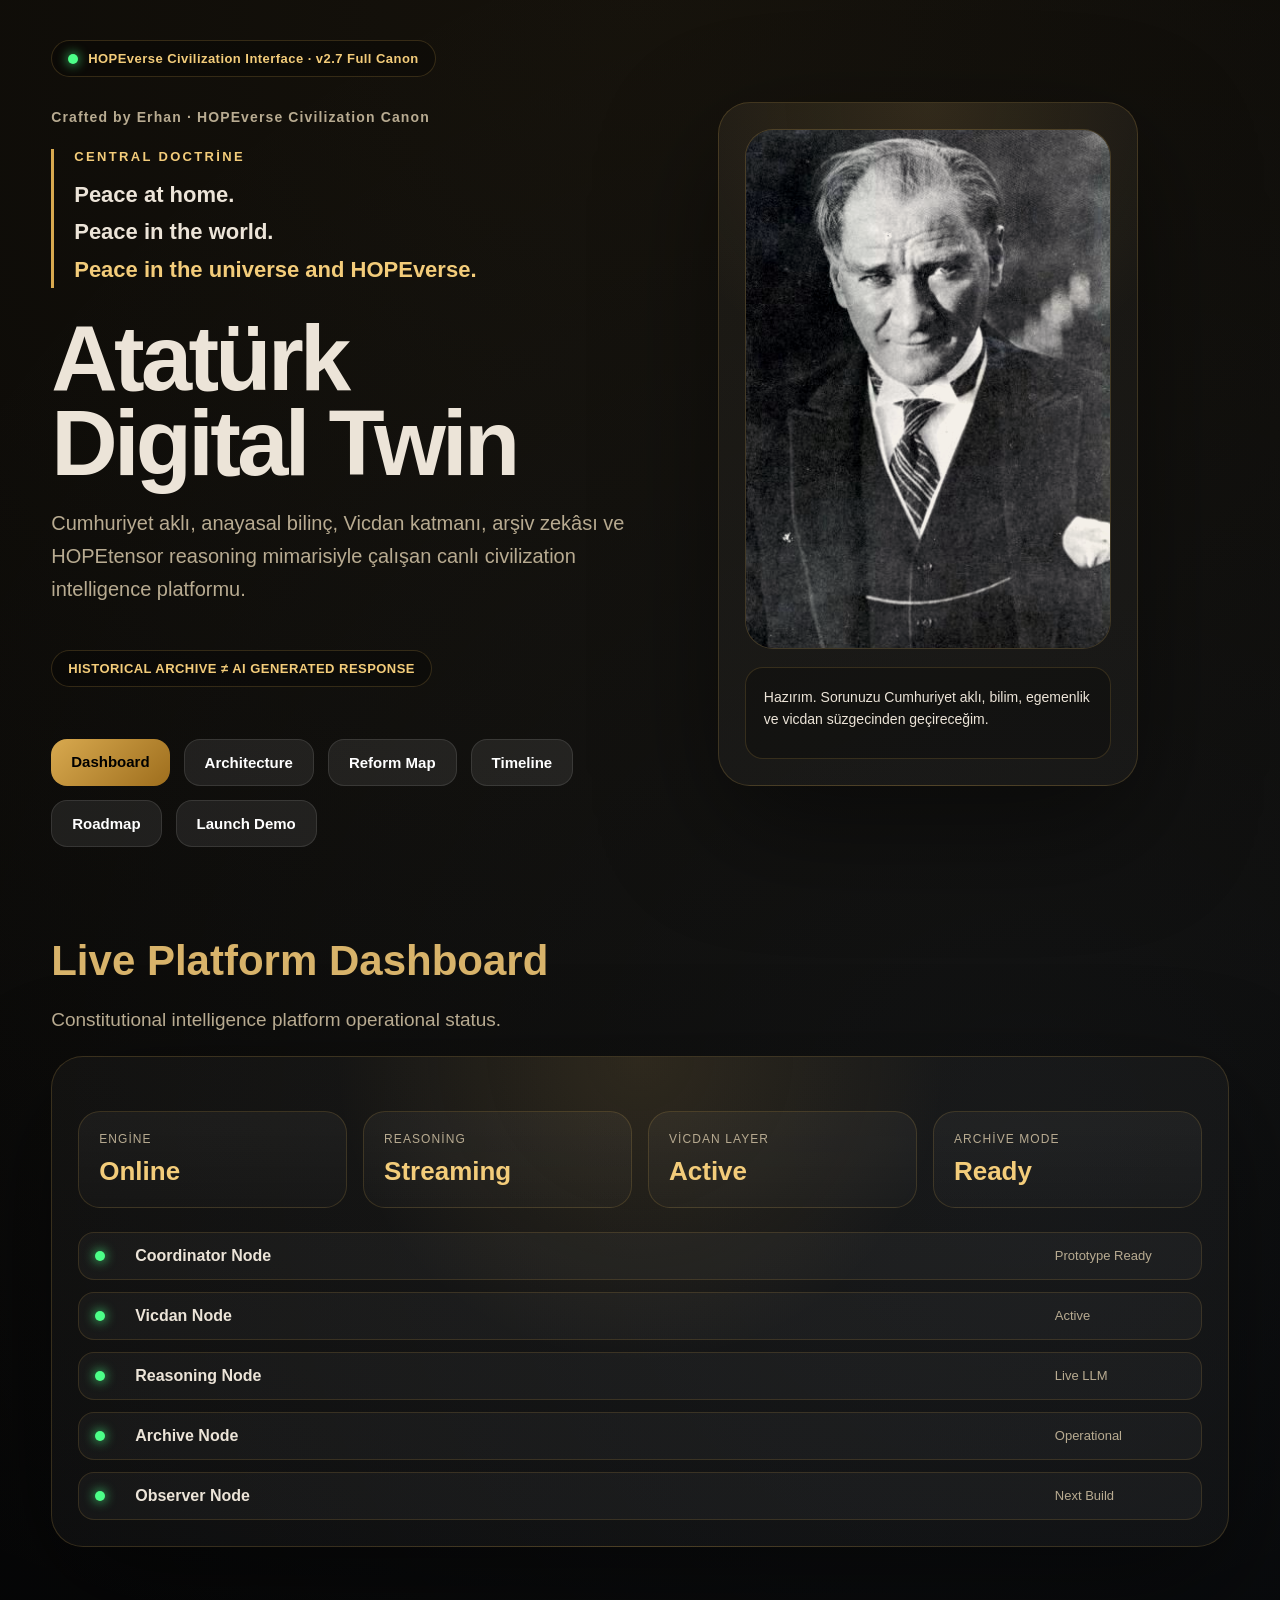
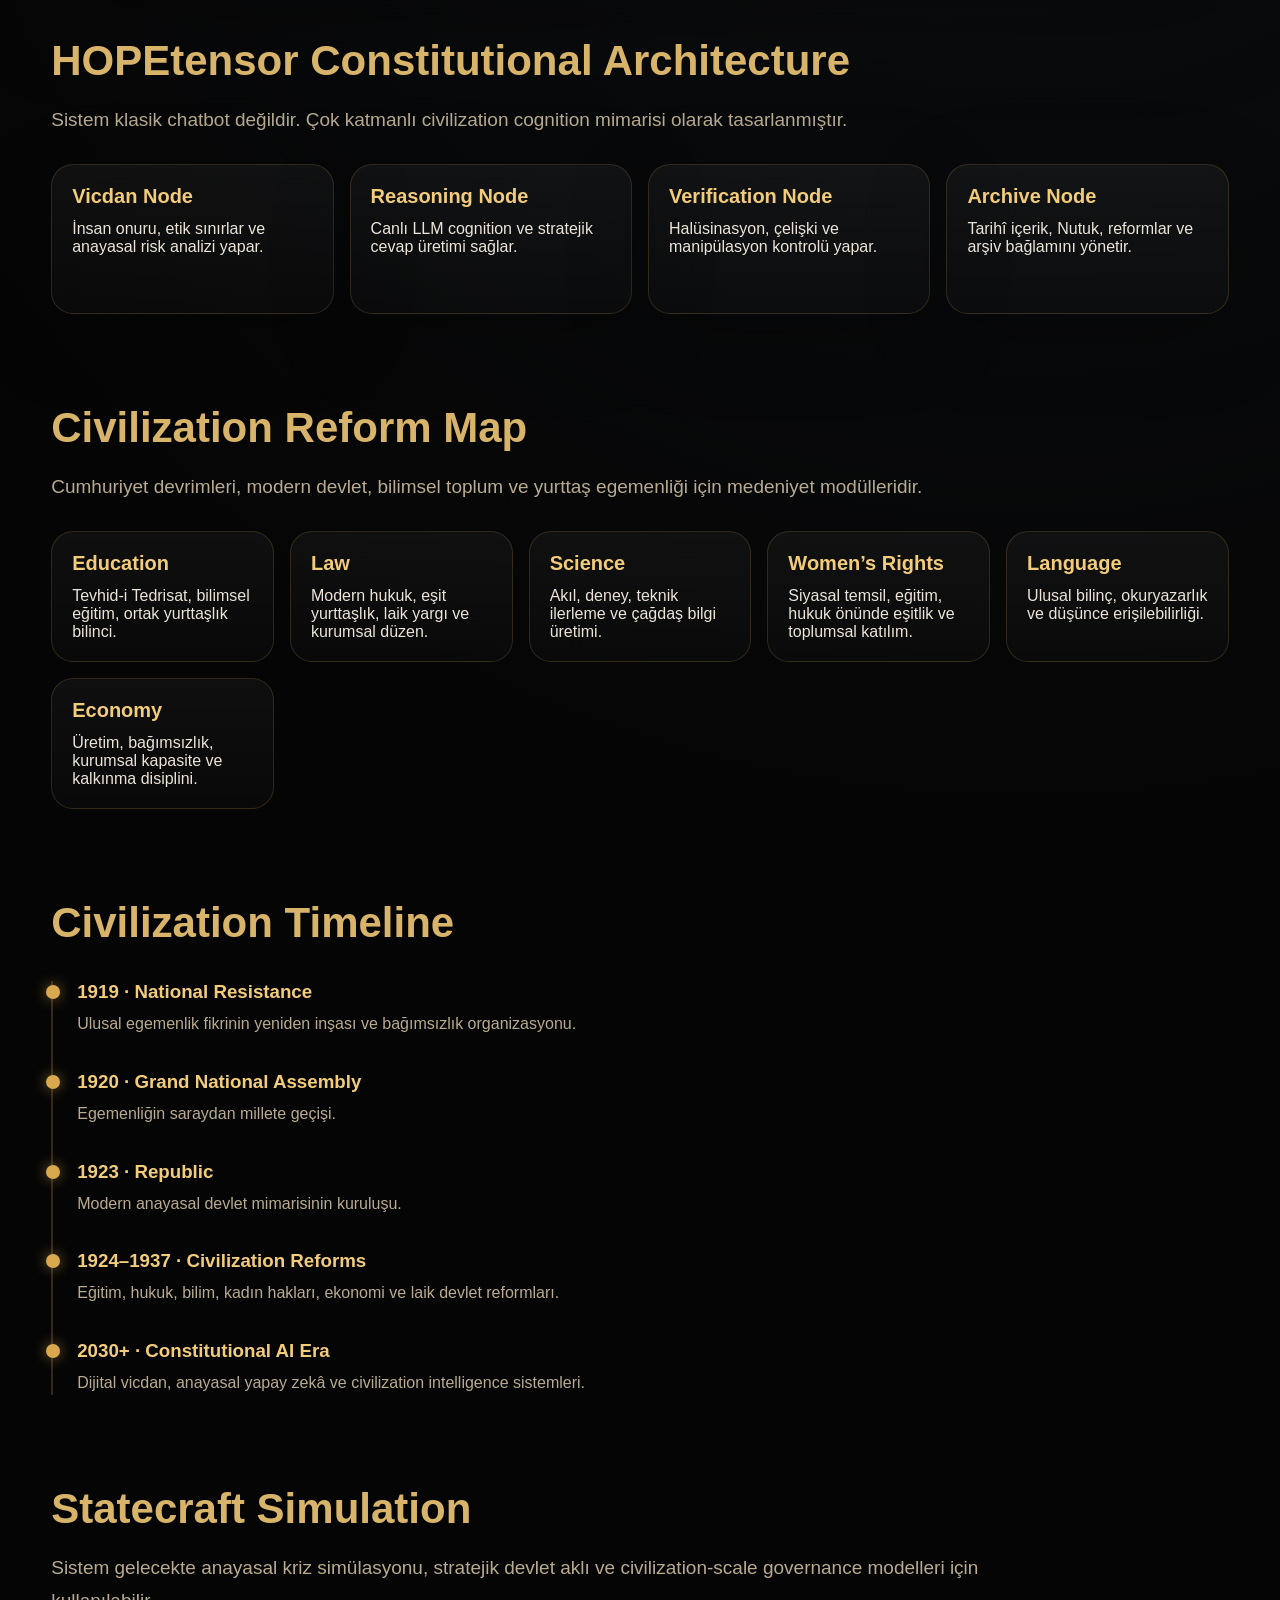
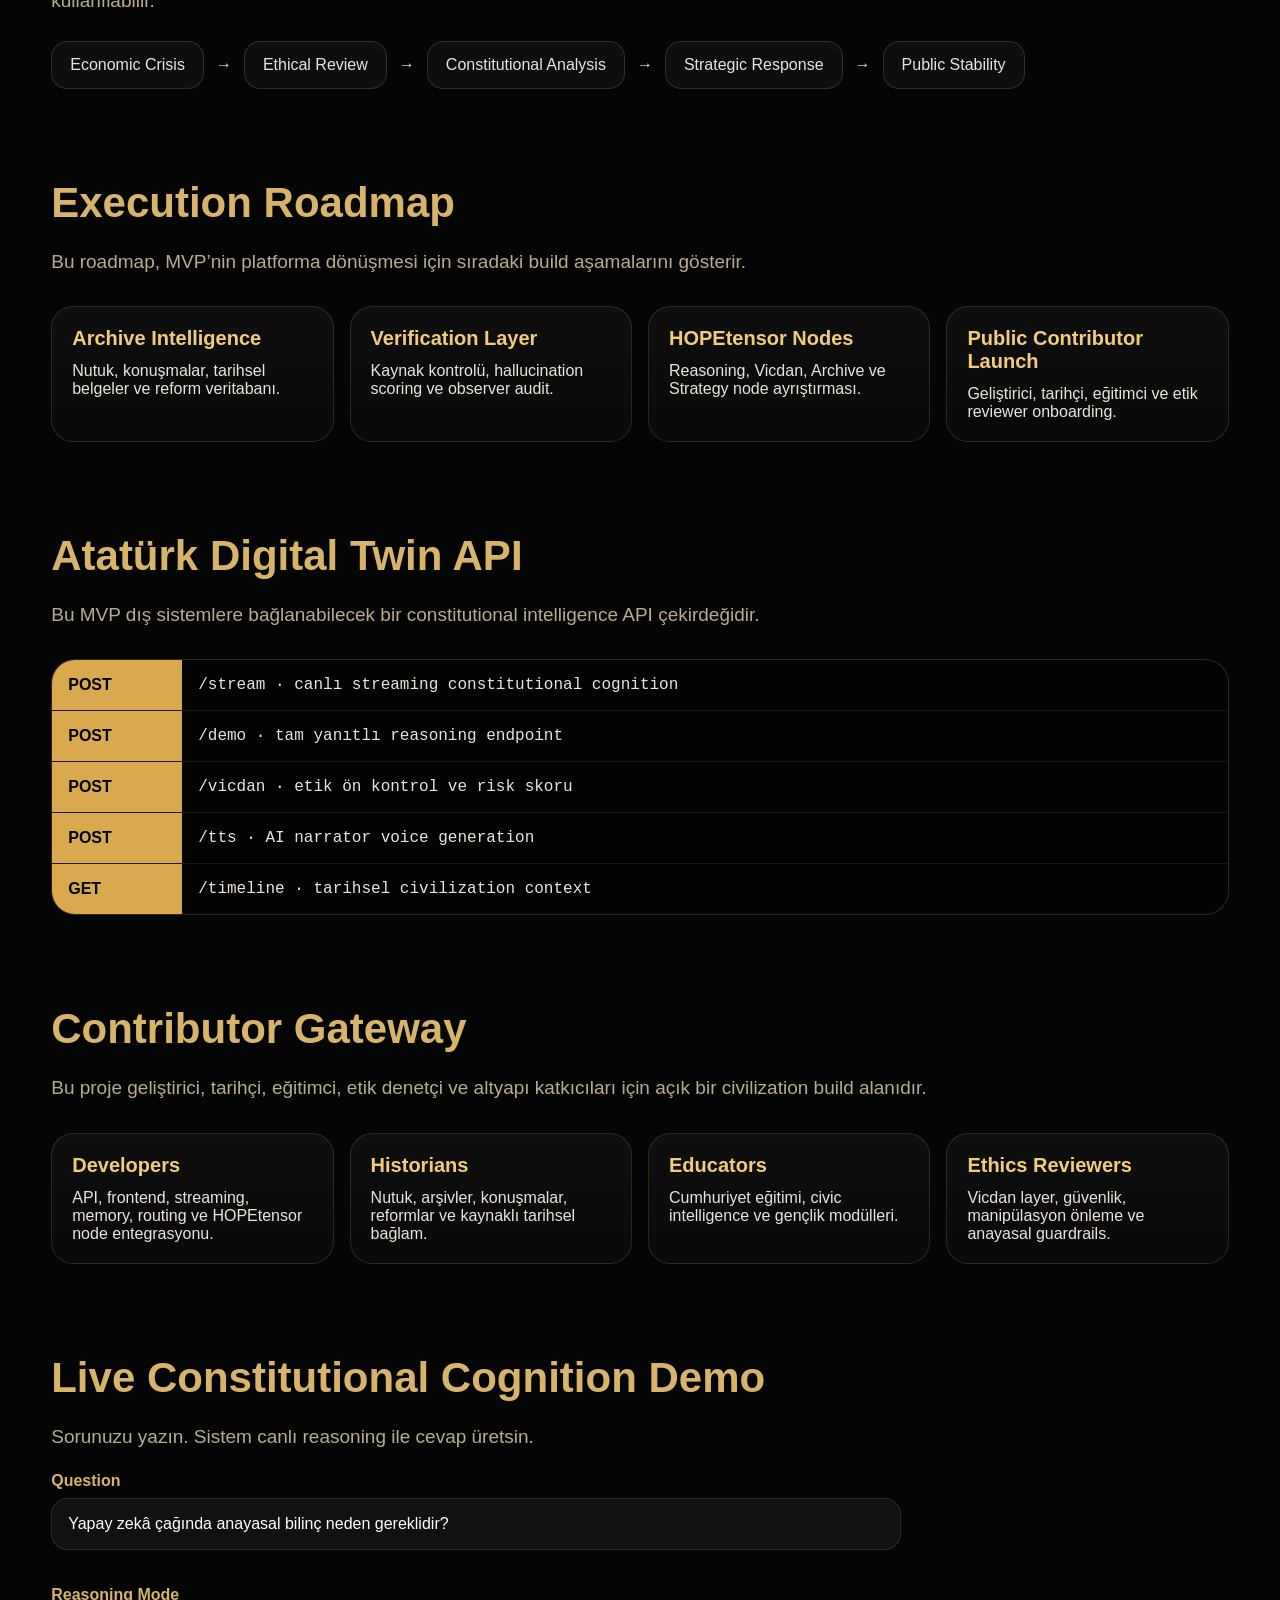
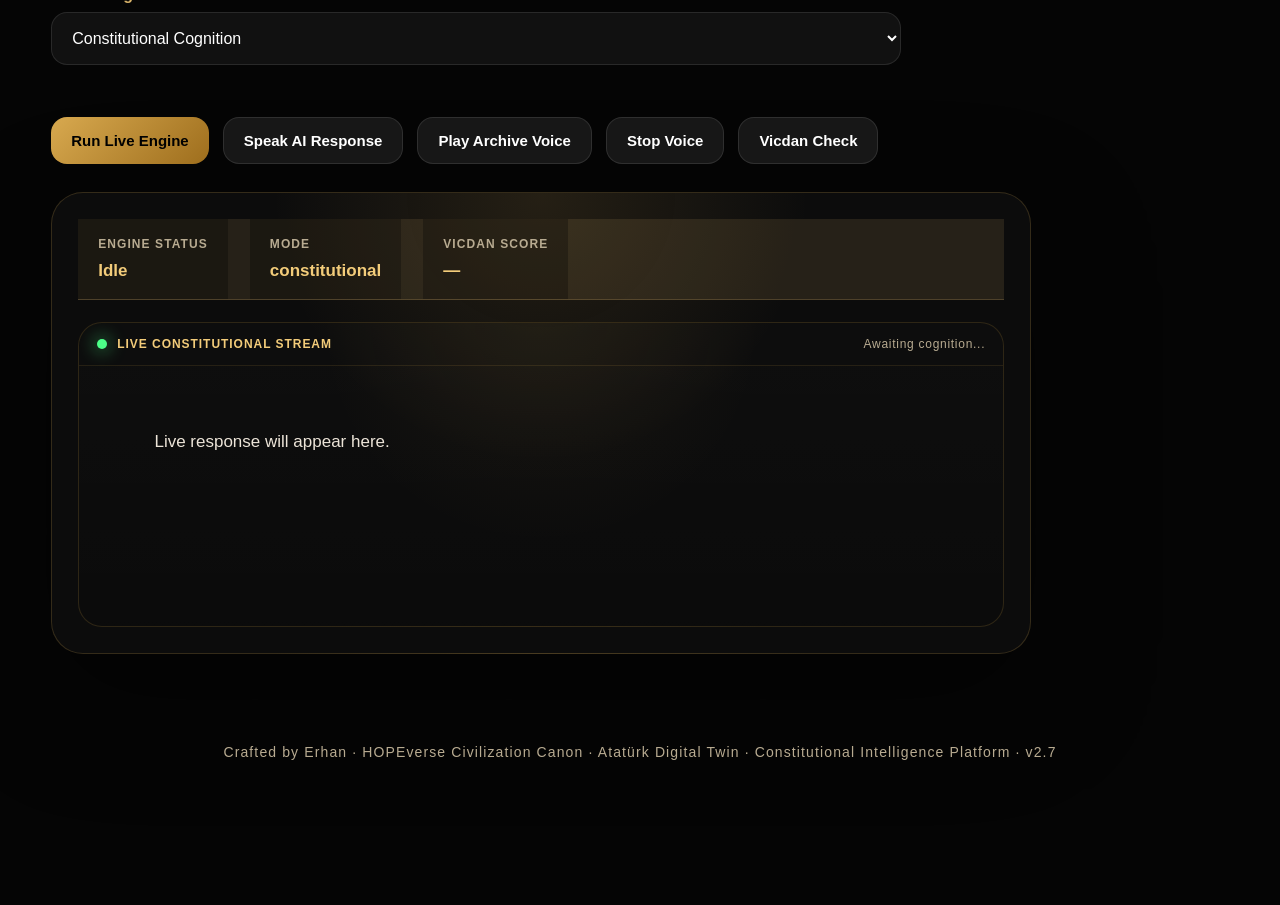
==== templates/index - Kopya.html @ ebbc6681 "UIv2.7" ====
<!DOCTYPE html>
<html lang="tr">
<head>
  <meta charset="UTF-8" />
  <title>Atatürk Digital Twin</title>
  <meta name="viewport" content="width=device-width, initial-scale=1.0" />
  <link rel="stylesheet" href="/static/style.css" />

  <style>
    :root{
      --gold:#d8a94f;
      --gold-soft:#f3cc7a;
      --bg:#050505;
      --panel:rgba(255,255,255,.04);
      --panel-border:rgba(216,169,79,.20);
      --text:#ece4d8;
      --muted:#b8ab91;
      --green:#4cff88;
      --blue:#8bbcff;
    }

    *{box-sizing:border-box}
    html{scroll-behavior:smooth}
    body{
      margin:0;
      background:
        radial-gradient(circle at top, rgba(216,169,79,.08), transparent 30%),
        radial-gradient(circle at 80% 20%, rgba(139,188,255,.05), transparent 28%),
        #050505;
      color:var(--text);
      font-family:Inter,Arial,sans-serif;
    }

    .wrap{width:min(1400px,92%);margin:auto;padding:40px 0 80px}

    .hero-grid{
      display:grid;
      grid-template-columns:1.1fr .9fr;
      gap:42px;
      align-items:center;
    }

    @media(max-width:980px){.hero-grid{grid-template-columns:1fr}}

    .hero-badge,.truth-label{
      display:inline-flex;
      align-items:center;
      gap:10px;
      border:1px solid var(--panel-border);
      border-radius:999px;
      padding:10px 16px;
      font-size:13px;
      color:var(--gold-soft);
      margin-bottom:18px;
      background:rgba(0,0,0,.24);
      font-weight:800;
      letter-spacing:.035em;
    }

    .truth-label{margin-top:24px}

    .hero-dot,.status-dot{
      width:10px;height:10px;border-radius:50%;
      background:var(--green);
      box-shadow:0 0 12px var(--green);
    }

    .signature{
      margin-top:14px;
      color:#b8ab91;
      font-size:14px;
      letter-spacing:.08em;
      font-weight:700;
    }

    .doctrine{
      margin-top:24px;
      margin-bottom:28px;
      border-left:3px solid var(--gold);
      padding-left:20px;
    }

    .doctrine-title{
      color:var(--gold-soft);
      font-size:13px;
      letter-spacing:.18em;
      text-transform:uppercase;
      margin-bottom:12px;
      font-weight:900;
    }

    .doctrine-line{
      font-size:22px;
      line-height:1.7;
      color:var(--text);
      font-weight:700;
    }

    .doctrine-line:last-child{color:var(--gold-soft)}

    .mega-title{
      font-size:clamp(52px,8vw,92px);
      line-height:.92;
      margin:0;
      letter-spacing:-.04em;
    }

    .mega-sub{
      margin-top:22px;
      font-size:20px;
      line-height:1.65;
      color:var(--muted);
      max-width:760px;
    }

    .buttons{
      margin-top:34px;
      display:flex;
      flex-wrap:wrap;
      gap:14px;
    }

    .buttons a,button{
      cursor:pointer;
      border:none;
      border-radius:16px;
      padding:14px 20px;
      background:linear-gradient(135deg,#d8a94f,#9e6e1d);
      color:black;
      font-weight:800;
      text-decoration:none;
      transition:.25s;
      font-size:15px;
    }

    .buttons a:hover,button:hover{
      transform:translateY(-2px);
      box-shadow:0 10px 30px rgba(216,169,79,.22);
    }

    .secondary{
      background:rgba(255,255,255,.08)!important;
      color:white!important;
      border:1px solid rgba(255,255,255,.10)!important;
    }

    .avatar-card,.dashboard-panel,.engine-panel{
      border:1px solid var(--panel-border);
      border-radius:32px;
      padding:26px;
      background:
        radial-gradient(circle at top, rgba(216,169,79,.12), transparent 40%),
        rgba(255,255,255,.03);
      box-shadow:0 40px 120px rgba(0,0,0,.44);
    }

    .avatar-frame{
      position:relative;
      height:520px;
      overflow:hidden;
      border-radius:28px;
      border:1px solid rgba(216,169,79,.18);
      background:
        radial-gradient(circle at center, rgba(216,169,79,.12), transparent 40%),
        rgba(255,255,255,.03);
    }

    .avatar-photo{
      width:100%;
      height:100%;
      object-fit:cover;
      filter:contrast(1.05) brightness(.92) sepia(.12);
    }

    .holo-ring{
      position:absolute;
      inset:40px;
      border:1px dashed rgba(216,169,79,.24);
      border-radius:50%;
      animation:spin 24s linear infinite;
      pointer-events:none;
    }

    @keyframes spin{from{transform:rotate(0)}to{transform:rotate(360deg)}}

    .avatar-speech{
      margin-top:18px;
      border:1px solid rgba(216,169,79,.18);
      border-radius:18px;
      padding:18px;
      background:rgba(0,0,0,.24);
      line-height:1.6;
      color:var(--text);
      min-height:92px;
    }

    .section{margin-top:90px}
    .section h2{font-size:42px;margin-bottom:18px}
    .section p{color:var(--muted);line-height:1.7;max-width:960px}

    .dashboard-grid,.grid,.reform-map,.contributors,.roadmap{
      display:grid;
      grid-template-columns:repeat(auto-fit,minmax(220px,1fr));
      gap:16px;
      margin-top:28px;
    }

    .metric,.card,.reform-node,.contributor,.roadmap-step{
      border:1px solid rgba(216,169,79,.18);
      border-radius:22px;
      padding:20px;
      background:linear-gradient(180deg,rgba(255,255,255,.045),rgba(255,255,255,.02));
    }

    .metric span,.mini-label{
      display:block;
      color:var(--muted);
      font-size:12px;
      letter-spacing:.09em;
      margin-bottom:10px;
      text-transform:uppercase;
    }

    .metric strong{color:var(--gold-soft);font-size:26px}

    .card strong,.reform-node strong,.contributor strong,.roadmap-step strong{
      color:var(--gold-soft);
      font-size:20px;
      display:block;
      margin-bottom:12px;
    }

    .node-status{display:grid;gap:12px;margin-top:24px}

    .node-row{
      display:grid;
      grid-template-columns:28px 1fr 130px;
      gap:12px;
      align-items:center;
      padding:14px 16px;
      border:1px solid rgba(216,169,79,.16);
      border-radius:16px;
      background:rgba(255,255,255,.035);
    }

    .node-row strong{color:var(--text)}
    .node-row span{color:var(--muted);font-size:13px}

    .timeline{
      margin-top:34px;
      border-left:2px solid rgba(216,169,79,.22);
      padding-left:24px;
    }

    .timeline-item{margin-bottom:34px;position:relative}

    .timeline-item::before{
      content:"";
      position:absolute;
      left:-31px;
      top:4px;
      width:14px;
      height:14px;
      border-radius:50%;
      background:var(--gold);
      box-shadow:0 0 14px rgba(216,169,79,.6);
    }

    .timeline-item h3{margin:0;color:var(--gold-soft)}
    .timeline-item span{color:var(--muted);line-height:1.6;display:block;margin-top:8px}

    .flow{
      margin-top:24px;
      display:flex;
      flex-wrap:wrap;
      gap:12px;
      align-items:center;
    }

    .flow div{
      border:1px solid var(--panel-border);
      border-radius:16px;
      padding:14px 18px;
      background:rgba(255,255,255,.04);
    }

    .api-box{
      margin-top:28px;
      border:1px solid rgba(216,169,79,.22);
      border-radius:24px;
      overflow:hidden;
      background:rgba(0,0,0,.32);
    }

    .api-row{
      display:grid;
      grid-template-columns:130px 1fr;
      border-bottom:1px solid rgba(216,169,79,.12);
    }

    .api-row:last-child{border-bottom:none}
    .api-method{padding:16px;color:black;font-weight:900;background:var(--gold)}
    .api-path{padding:16px;color:var(--text);font-family:Consolas,monospace}

    .engine-topbar{
      display:flex;
      flex-wrap:wrap;
      gap:22px;
      margin-bottom:22px;
    }

    .response-shell{
      border:1px solid rgba(216,169,79,.18);
      border-radius:24px;
      overflow:hidden;
      background:
        radial-gradient(circle at top,rgba(216,169,79,.06),transparent 40%),
        rgba(0,0,0,.26);
    }

    .stream-topbar{
      display:flex;
      justify-content:space-between;
      align-items:center;
      gap:16px;
      padding:14px 18px;
      border-bottom:1px solid rgba(216,169,79,.12);
      background:rgba(255,255,255,.02);
    }

    .stream-indicator{
      display:flex;
      align-items:center;
      gap:10px;
      color:var(--gold-soft);
      font-size:12px;
      letter-spacing:.08em;
      font-weight:800;
    }

    .pulse-dot{
      width:10px;height:10px;border-radius:50%;
      background:#4cff88;
      box-shadow:0 0 18px #4cff88;
      animation:pulse 1.4s infinite;
    }

    @keyframes pulse{
      0%{transform:scale(1);opacity:1}
      50%{transform:scale(1.45);opacity:.45}
      100%{transform:scale(1);opacity:1}
    }

    .thinking-state{
      color:#b8ab91;
      font-size:12px;
      letter-spacing:.06em;
    }

    .response-box{
      padding:28px;
      min-height:260px;
      line-height:1.9;
      white-space:pre-wrap;
      position:relative;
      font-size:17px;
      color:var(--text);
    }

    .stream-cursor{
      display:inline-block;
      width:12px;
      height:22px;
      background:var(--gold);
      margin-left:6px;
      animation:cursorBlink 1s infinite;
      vertical-align:middle;
    }

    @keyframes cursorBlink{
      0%{opacity:1}
      50%{opacity:0}
      100%{opacity:1}
    }

    input,select{
      width:100%;
      margin-top:8px;
      margin-bottom:18px;
      border-radius:16px;
      border:1px solid rgba(255,255,255,.10);
      background:#111!important;
      color:white!important;
      padding:16px;
      font-size:16px;
    }

    select option{background:#111!important;color:#fff!important}

    footer{
      margin-top:90px;
      padding-bottom:60px;
      color:var(--muted);
      text-align:center;
      font-size:14px;
      letter-spacing:.08em;
    }

    #loader.hidden{display:none}
  </style>
</head>

<body>

<main class="wrap">

  <section class="hero-grid">
    <div>
      <div class="hero-badge">
        <div class="hero-dot"></div>
        HOPEverse Civilization Interface · v2.7 Full Canon
      </div>

      <div class="signature">
        Crafted by Erhan · HOPEverse Civilization Canon
      </div>

      <div class="doctrine">
        <div class="doctrine-title">Central Doctrine</div>
        <div class="doctrine-line">Peace at home.</div>
        <div class="doctrine-line">Peace in the world.</div>
        <div class="doctrine-line">Peace in the universe and HOPEverse.</div>
      </div>

      <h1 class="mega-title">Atatürk<br/>Digital Twin</h1>

      <p class="mega-sub">
        Cumhuriyet aklı, anayasal bilinç, Vicdan katmanı,
        arşiv zekâsı ve HOPEtensor reasoning mimarisiyle çalışan
        canlı civilization intelligence platformu.
      </p>

      <div class="truth-label">HISTORICAL ARCHIVE ≠ AI GENERATED RESPONSE</div>

      <div class="buttons">
        <a href="#dashboard">Dashboard</a>
        <a class="secondary" href="#architecture">Architecture</a>
        <a class="secondary" href="#reforms">Reform Map</a>
        <a class="secondary" href="#timeline">Timeline</a>
        <a class="secondary" href="#roadmap">Roadmap</a>
        <a class="secondary" href="#demo">Launch Demo</a>
      </div>
    </div>

    <div class="avatar-card">
      <div class="avatar-frame">
        <div class="holo-ring"></div>
        <img class="avatar-photo" src="/static/ataturk-avatar.jpg" alt="Atatürk" />
      </div>

      <div class="avatar-speech" id="avatarSpeech">
        Hazırım. Sorunuzu Cumhuriyet aklı, bilim, egemenlik ve vicdan süzgecinden geçireceğim.
      </div>
    </div>
  </section>

  <section class="section" id="dashboard">
    <h2>Live Platform Dashboard</h2>
    <p>Constitutional intelligence platform operational status.</p>

    <div class="dashboard-panel">
      <div class="dashboard-grid">
        <div class="metric"><span>Engine</span><strong>Online</strong></div>
        <div class="metric"><span>Reasoning</span><strong>Streaming</strong></div>
        <div class="metric"><span>Vicdan Layer</span><strong>Active</strong></div>
        <div class="metric"><span>Archive Mode</span><strong>Ready</strong></div>
      </div>

      <div class="node-status">
        <div class="node-row"><div class="status-dot"></div><strong>Coordinator Node</strong><span>Prototype Ready</span></div>
        <div class="node-row"><div class="status-dot"></div><strong>Vicdan Node</strong><span>Active</span></div>
        <div class="node-row"><div class="status-dot"></div><strong>Reasoning Node</strong><span>Live LLM</span></div>
        <div class="node-row"><div class="status-dot"></div><strong>Archive Node</strong><span>Operational</span></div>
        <div class="node-row"><div class="status-dot"></div><strong>Observer Node</strong><span>Next Build</span></div>
      </div>
    </div>
  </section>

  <section class="section" id="architecture">
    <h2>HOPEtensor Constitutional Architecture</h2>
    <p>Sistem klasik chatbot değildir. Çok katmanlı civilization cognition mimarisi olarak tasarlanmıştır.</p>

    <div class="grid">
      <div class="card"><strong>Vicdan Node</strong>İnsan onuru, etik sınırlar ve anayasal risk analizi yapar.</div>
      <div class="card"><strong>Reasoning Node</strong>Canlı LLM cognition ve stratejik cevap üretimi sağlar.</div>
      <div class="card"><strong>Verification Node</strong>Halüsinasyon, çelişki ve manipülasyon kontrolü yapar.</div>
      <div class="card"><strong>Archive Node</strong>Tarihî içerik, Nutuk, reformlar ve arşiv bağlamını yönetir.</div>
    </div>
  </section>

  <section class="section" id="reforms">
    <h2>Civilization Reform Map</h2>
    <p>Cumhuriyet devrimleri, modern devlet, bilimsel toplum ve yurttaş egemenliği için medeniyet modülleridir.</p>

    <div class="reform-map">
      <div class="reform-node"><strong>Education</strong>Tevhid-i Tedrisat, bilimsel eğitim, ortak yurttaşlık bilinci.</div>
      <div class="reform-node"><strong>Law</strong>Modern hukuk, eşit yurttaşlık, laik yargı ve kurumsal düzen.</div>
      <div class="reform-node"><strong>Science</strong>Akıl, deney, teknik ilerleme ve çağdaş bilgi üretimi.</div>
      <div class="reform-node"><strong>Women’s Rights</strong>Siyasal temsil, eğitim, hukuk önünde eşitlik ve toplumsal katılım.</div>
      <div class="reform-node"><strong>Language</strong>Ulusal bilinç, okuryazarlık ve düşünce erişilebilirliği.</div>
      <div class="reform-node"><strong>Economy</strong>Üretim, bağımsızlık, kurumsal kapasite ve kalkınma disiplini.</div>
    </div>
  </section>

  <section class="section" id="timeline">
    <h2>Civilization Timeline</h2>

    <div class="timeline">
      <div class="timeline-item"><h3>1919 · National Resistance</h3><span>Ulusal egemenlik fikrinin yeniden inşası ve bağımsızlık organizasyonu.</span></div>
      <div class="timeline-item"><h3>1920 · Grand National Assembly</h3><span>Egemenliğin saraydan millete geçişi.</span></div>
      <div class="timeline-item"><h3>1923 · Republic</h3><span>Modern anayasal devlet mimarisinin kuruluşu.</span></div>
      <div class="timeline-item"><h3>1924–1937 · Civilization Reforms</h3><span>Eğitim, hukuk, bilim, kadın hakları, ekonomi ve laik devlet reformları.</span></div>
      <div class="timeline-item"><h3>2030+ · Constitutional AI Era</h3><span>Dijital vicdan, anayasal yapay zekâ ve civilization intelligence sistemleri.</span></div>
    </div>
  </section>

  <section class="section" id="statecraft">
    <h2>Statecraft Simulation</h2>
    <p>Sistem gelecekte anayasal kriz simülasyonu, stratejik devlet aklı ve civilization-scale governance modelleri için kullanılabilir.</p>

    <div class="flow">
      <div>Economic Crisis</div>
      <span>→</span>
      <div>Ethical Review</div>
      <span>→</span>
      <div>Constitutional Analysis</div>
      <span>→</span>
      <div>Strategic Response</div>
      <span>→</span>
      <div>Public Stability</div>
    </div>
  </section>

  <section class="section" id="roadmap">
    <h2>Execution Roadmap</h2>
    <p>Bu roadmap, MVP’nin platforma dönüşmesi için sıradaki build aşamalarını gösterir.</p>

    <div class="roadmap">
      <div class="roadmap-step"><strong>Archive Intelligence</strong>Nutuk, konuşmalar, tarihsel belgeler ve reform veritabanı.</div>
      <div class="roadmap-step"><strong>Verification Layer</strong>Kaynak kontrolü, hallucination scoring ve observer audit.</div>
      <div class="roadmap-step"><strong>HOPEtensor Nodes</strong>Reasoning, Vicdan, Archive ve Strategy node ayrıştırması.</div>
      <div class="roadmap-step"><strong>Public Contributor Launch</strong>Geliştirici, tarihçi, eğitimci ve etik reviewer onboarding.</div>
    </div>
  </section>

  <section class="section" id="api">
    <h2>Atatürk Digital Twin API</h2>
    <p>Bu MVP dış sistemlere bağlanabilecek bir constitutional intelligence API çekirdeğidir.</p>

    <div class="api-box">
      <div class="api-row"><div class="api-method">POST</div><div class="api-path">/stream · canlı streaming constitutional cognition</div></div>
      <div class="api-row"><div class="api-method">POST</div><div class="api-path">/demo · tam yanıtlı reasoning endpoint</div></div>
      <div class="api-row"><div class="api-method">POST</div><div class="api-path">/vicdan · etik ön kontrol ve risk skoru</div></div>
      <div class="api-row"><div class="api-method">POST</div><div class="api-path">/tts · AI narrator voice generation</div></div>
      <div class="api-row"><div class="api-method">GET</div><div class="api-path">/timeline · tarihsel civilization context</div></div>
    </div>
  </section>

  <section class="section" id="contributors">
    <h2>Contributor Gateway</h2>
    <p>Bu proje geliştirici, tarihçi, eğitimci, etik denetçi ve altyapı katkıcıları için açık bir civilization build alanıdır.</p>

    <div class="contributors">
      <div class="contributor"><strong>Developers</strong>API, frontend, streaming, memory, routing ve HOPEtensor node entegrasyonu.</div>
      <div class="contributor"><strong>Historians</strong>Nutuk, arşivler, konuşmalar, reformlar ve kaynaklı tarihsel bağlam.</div>
      <div class="contributor"><strong>Educators</strong>Cumhuriyet eğitimi, civic intelligence ve gençlik modülleri.</div>
      <div class="contributor"><strong>Ethics Reviewers</strong>Vicdan layer, güvenlik, manipülasyon önleme ve anayasal guardrails.</div>
    </div>
  </section>

  <section class="section" id="demo">
    <h2>Live Constitutional Cognition Demo</h2>
    <p>Sorunuzu yazın. Sistem canlı reasoning ile cevap üretsin.</p>

    <label>Question</label>
    <input id="q" value="Yapay zekâ çağında anayasal bilinç neden gereklidir?" />

    <label>Reasoning Mode</label>
    <select id="mode">
      <option value="constitutional">Constitutional Cognition</option>
      <option value="atatürk_principles">Atatürk Principles</option>
      <option value="republican_statecraft">Republican Statecraft</option>
      <option value="education">Education & Enlightenment</option>
      <option value="ai_governance">AI Governance</option>
      <option value="civilization">Civilization Strategy</option>
      <option value="crisis_response">Crisis Response</option>
      <option value="youth_address">Address to Youth</option>
      <option value="archive_context">Historical Archive Context</option>
      <option value="hopeverse">HOPEverse / HOPEtensor Strategy</option>
    </select>

    <div class="buttons">
      <button onclick="ask()">Run Live Engine</button>
      <button class="secondary" onclick="speakCurrentResponse()">Speak AI Response</button>
      <button class="secondary" onclick="playArchivalVoice()">Play Archive Voice</button>
      <button class="secondary" onclick="stopSpeaking()">Stop Voice</button>
      <button class="secondary" onclick="checkVicdan()">Vicdan Check</button>
    </div>

    <div class="engine-panel">
      <div class="engine-topbar">
        <div><span class="mini-label">ENGINE STATUS</span><strong id="engineStatus">Idle</strong></div>
        <div><span class="mini-label">MODE</span><strong id="modeBadge">constitutional</strong></div>
        <div><span class="mini-label">VICDAN SCORE</span><strong id="vicdanScore">—</strong></div>
      </div>

      <div id="loader" class="hidden">Constitutional cognition pipeline running...</div>

      <div class="response-shell">
        <div class="stream-topbar">
          <div class="stream-indicator">
            <div class="pulse-dot"></div>
            LIVE CONSTITUTIONAL STREAM
          </div>
          <div class="thinking-state" id="thinkingState">Awaiting cognition...</div>
        </div>

        <div class="response-box" id="responseBox">
          Live response will appear here.
        </div>
      </div>
    </div>
  </section>

  <footer>
    Crafted by Erhan · HOPEverse Civilization Canon ·
    Atatürk Digital Twin · Constitutional Intelligence Platform · v2.7
  </footer>

</main>

<script src="/static/app.js"></script>

</body>
</html>
---- static/style.css ----
* { box-sizing: border-box; }

body {
  margin: 0;
  font-family: Arial, Helvetica, sans-serif;
  background:
    radial-gradient(circle at top left, rgba(184,138,68,.32), transparent 34%),
    radial-gradient(circle at top right, rgba(70,48,22,.35), transparent 30%),
    #070707;
  color: #f5f0e6;
}

.wrap {
  max-width: 1180px;
  margin: auto;
  padding: 72px 28px;
}

.hero {
  min-height: 82vh;
  display: flex;
  flex-direction: column;
  justify-content: center;
}

.badge {
  display: inline-block;
  width: fit-content;
  border: 1px solid #b88a44;
  color: #d8b36a;
  padding: 8px 14px;
  border-radius: 999px;
  font-size: 13px;
  letter-spacing: .08em;
  text-transform: uppercase;
}

h1 {
  font-size: clamp(46px, 8vw, 92px);
  line-height: .92;
  margin: 28px 0 20px;
  letter-spacing: -0.065em;
}

h2 {
  color: #d8b36a;
  margin-top: 58px;
  font-size: 32px;
}

p {
  max-width: 780px;
  color: #d8d0c0;
  font-size: 19px;
  line-height: 1.65;
}

.buttons {
  margin-top: 34px;
  display: flex;
  gap: 14px;
  flex-wrap: wrap;
}

a, button {
  background: #d8a94f;
  color: #111;
  text-decoration: none;
  border: none;
  padding: 14px 20px;
  border-radius: 12px;
  font-weight: 700;
  cursor: pointer;
}

a.secondary, button.secondary {
  background: transparent;
  color: #d8b36a;
  border: 1px solid #7b5b2e;
}

.grid {
  display: grid;
  grid-template-columns: repeat(auto-fit, minmax(245px, 1fr));
  gap: 18px;
  margin-top: 30px;
}

.card {
  background: rgba(255,255,255,.045);
  border: 1px solid rgba(216,179,106,.18);
  border-radius: 22px;
  padding: 22px;
  min-height: 150px;
  box-shadow: 0 22px 80px rgba(0,0,0,.25);
}

.card strong {
  color: #f3cc7a;
  font-size: 18px;
}

input, select {
  width: 100%;
  max-width: 850px;
  padding: 16px;
  border-radius: 12px;
  border: 1px solid #806236;
  background: #111;
  color: #fff;
  font-size: 16px;
  margin-top: 8px;
}

label {
  color: #d8b36a;
  font-weight: 700;
  display: block;
  margin-top: 18px;
}

pre {
  white-space: pre-wrap;
  background: rgba(255,255,255,.055);
  border: 1px solid rgba(216,179,106,.18);
  padding: 22px;
  border-radius: 18px;
  line-height: 1.58;
  color: #eee;
  max-width: 920px;
  overflow-x: auto;
}

.pipeline {
  display: grid;
  grid-template-columns: repeat(auto-fit, minmax(150px, 1fr));
  gap: 12px;
  margin-top: 24px;
  max-width: 1000px;
}

.step {
  border: 1px solid rgba(216,179,106,.22);
  background: rgba(0,0,0,.25);
  border-radius: 16px;
  padding: 18px;
  color: #f0dfb8;
  text-align: center;
  min-height: 88px;
  display: flex;
  align-items: center;
  justify-content: center;
}

footer {
  margin-top: 80px;
  color: #8f8778;
  font-size: 14px;
}

.engine-panel {
  margin-top: 28px;
  max-width: 980px;
  border: 1px solid rgba(216,179,106,.22);
  border-radius: 26px;
  background:
    radial-gradient(circle at top left, rgba(216,169,79,.10), transparent 35%),
    rgba(0,0,0,.28);
  box-shadow: 0 28px 90px rgba(0,0,0,.34);
  overflow: hidden;
}

.engine-topbar {
  display: grid;
  grid-template-columns: repeat(auto-fit, minmax(190px, 1fr));
  gap: 1px;
  background: rgba(216,179,106,.12);
  border-bottom: 1px solid rgba(216,179,106,.22);
}

.engine-topbar > div {
  padding: 18px 20px;
  background: rgba(0,0,0,.28);
}

.mini-label {
  display: block;
  color: #9f8e6c;
  font-size: 11px;
  letter-spacing: .13em;
  font-weight: 800;
  margin-bottom: 7px;
}

.engine-topbar strong {
  color: #f3cc7a;
  font-size: 17px;
}

.loader {
  position: relative;
  padding: 18px 22px;
  color: #f0dfb8;
  border-bottom: 1px solid rgba(216,179,106,.16);
  background: rgba(216,169,79,.045);
  overflow: hidden;
}

.hidden {
  display: none;
}

.scanline {
  position: absolute;
  left: -35%;
  top: 0;
  width: 35%;
  height: 100%;
  background: linear-gradient(90deg, transparent, rgba(216,169,79,.22), transparent);
  animation: scan 1.25s linear infinite;
}

@keyframes scan {
  to { left: 100%; }
}

.response-box {
  white-space: pre-wrap;
  padding: 26px;
  min-height: 240px;
  color: #eee6d8;
  line-height: 1.65;
  font-size: 16px;
  background:
    linear-gradient(rgba(255,255,255,.025), rgba(255,255,255,.01));
}

.avatar-hero {
  display: grid;
  grid-template-columns: minmax(0, 1.1fr) minmax(320px, .9fr);
  gap: 42px;
  align-items: center;
}

.hero-copy {
  min-width: 0;
}

.avatar-stage {
  display: flex;
  justify-content: center;
  align-items: center;
}

.avatar-card {
  width: min(100%, 420px);
  border: 1px solid rgba(216,179,106,.24);
  border-radius: 34px;
  background:
    radial-gradient(circle at top, rgba(216,169,79,.16), transparent 45%),
    rgba(0,0,0,.32);
  padding: 26px;
  box-shadow: 0 34px 120px rgba(0,0,0,.42);
}

.avatar-frame {
  position: relative;
  height: 360px;
  border-radius: 28px;
  overflow: hidden;
  background:
    radial-gradient(circle at center, rgba(216,169,79,.18), transparent 44%),
    linear-gradient(180deg, rgba(255,255,255,.045), rgba(0,0,0,.18));
  border: 1px solid rgba(216,179,106,.18);
}

.hologram-ring {
  position: absolute;
  inset: 42px;
  border: 1px dashed rgba(216,179,106,.26);
  border-radius: 50%;
  animation: spin 26s linear infinite;
}

.avatar-face {
  position: absolute;
  left: 50%;
  top: 52%;
  width: 210px;
  height: 270px;
  transform: translate(-50%, -50%);
}

.avatar-cap {
  position: absolute;
  left: 43px;
  top: 12px;
  width: 124px;
  height: 44px;
  background: #191713;
  border: 1px solid rgba(216,179,106,.2);
  border-radius: 48px 48px 12px 12px;
  box-shadow: 0 10px 0 rgba(0,0,0,.18);
}

.avatar-head {
  position: absolute;
  left: 48px;
  top: 46px;
  width: 114px;
  height: 136px;
  background: linear-gradient(180deg, #c89b72, #8f6043);
  border-radius: 48% 48% 44% 44%;
  border: 1px solid rgba(255,255,255,.08);
}

.avatar-brow {
  position: absolute;
  left: 68px;
  top: 92px;
  width: 74px;
  height: 9px;
  border-radius: 99px;
  background: rgba(35,25,18,.72);
  z-index: 3;
}

.avatar-eyes {
  position: absolute;
  left: 70px;
  top: 112px;
  width: 70px;
  display: flex;
  justify-content: space-between;
  z-index: 4;
}

.avatar-eyes span {
  width: 10px;
  height: 7px;
  border-radius: 50%;
  background: #17120e;
  box-shadow: 0 0 8px rgba(255,255,255,.12);
}

.avatar-mouth {
  position: absolute;
  left: 92px;
  top: 153px;
  width: 28px;
  height: 5px;
  border-radius: 99px;
  background: #3b1f1a;
  z-index: 5;
  transition: .12s;
}

.avatar-mouth.speaking {
  animation: talk 260ms infinite alternate;
}

@keyframes talk {
  from {
    height: 5px;
    transform: translateY(0);
  }
  to {
    height: 18px;
    transform: translateY(-4px);
  }
}

.avatar-suit {
  position: absolute;
  left: 18px;
  top: 178px;
  width: 174px;
  height: 112px;
  background:
    linear-gradient(135deg, transparent 0 42%, rgba(216,169,79,.38) 43% 45%, transparent 46%),
    linear-gradient(180deg, #161616, #050505);
  border-radius: 64px 64px 18px 18px;
  border: 1px solid rgba(216,179,106,.15);
}

.avatar-caption {
  margin-top: 18px;
}

.avatar-caption strong {
  display: block;
  color: #f3cc7a;
  font-size: 18px;
}

.avatar-caption span {
  display: block;
  color: #b8ab91;
  margin-top: 7px;
  font-size: 13px;
}

.avatar-speech {
  margin-top: 18px;
  min-height: 86px;
  border: 1px solid rgba(216,179,106,.18);
  border-radius: 18px;
  padding: 16px;
  color: #eee6d8;
  background: rgba(0,0,0,.22);
  line-height: 1.5;
  font-size: 14px;
}

@media (max-width: 900px) {
  .avatar-hero {
    grid-template-columns: 1fr;
  }

  .avatar-card {
    width: 100%;
  }
}
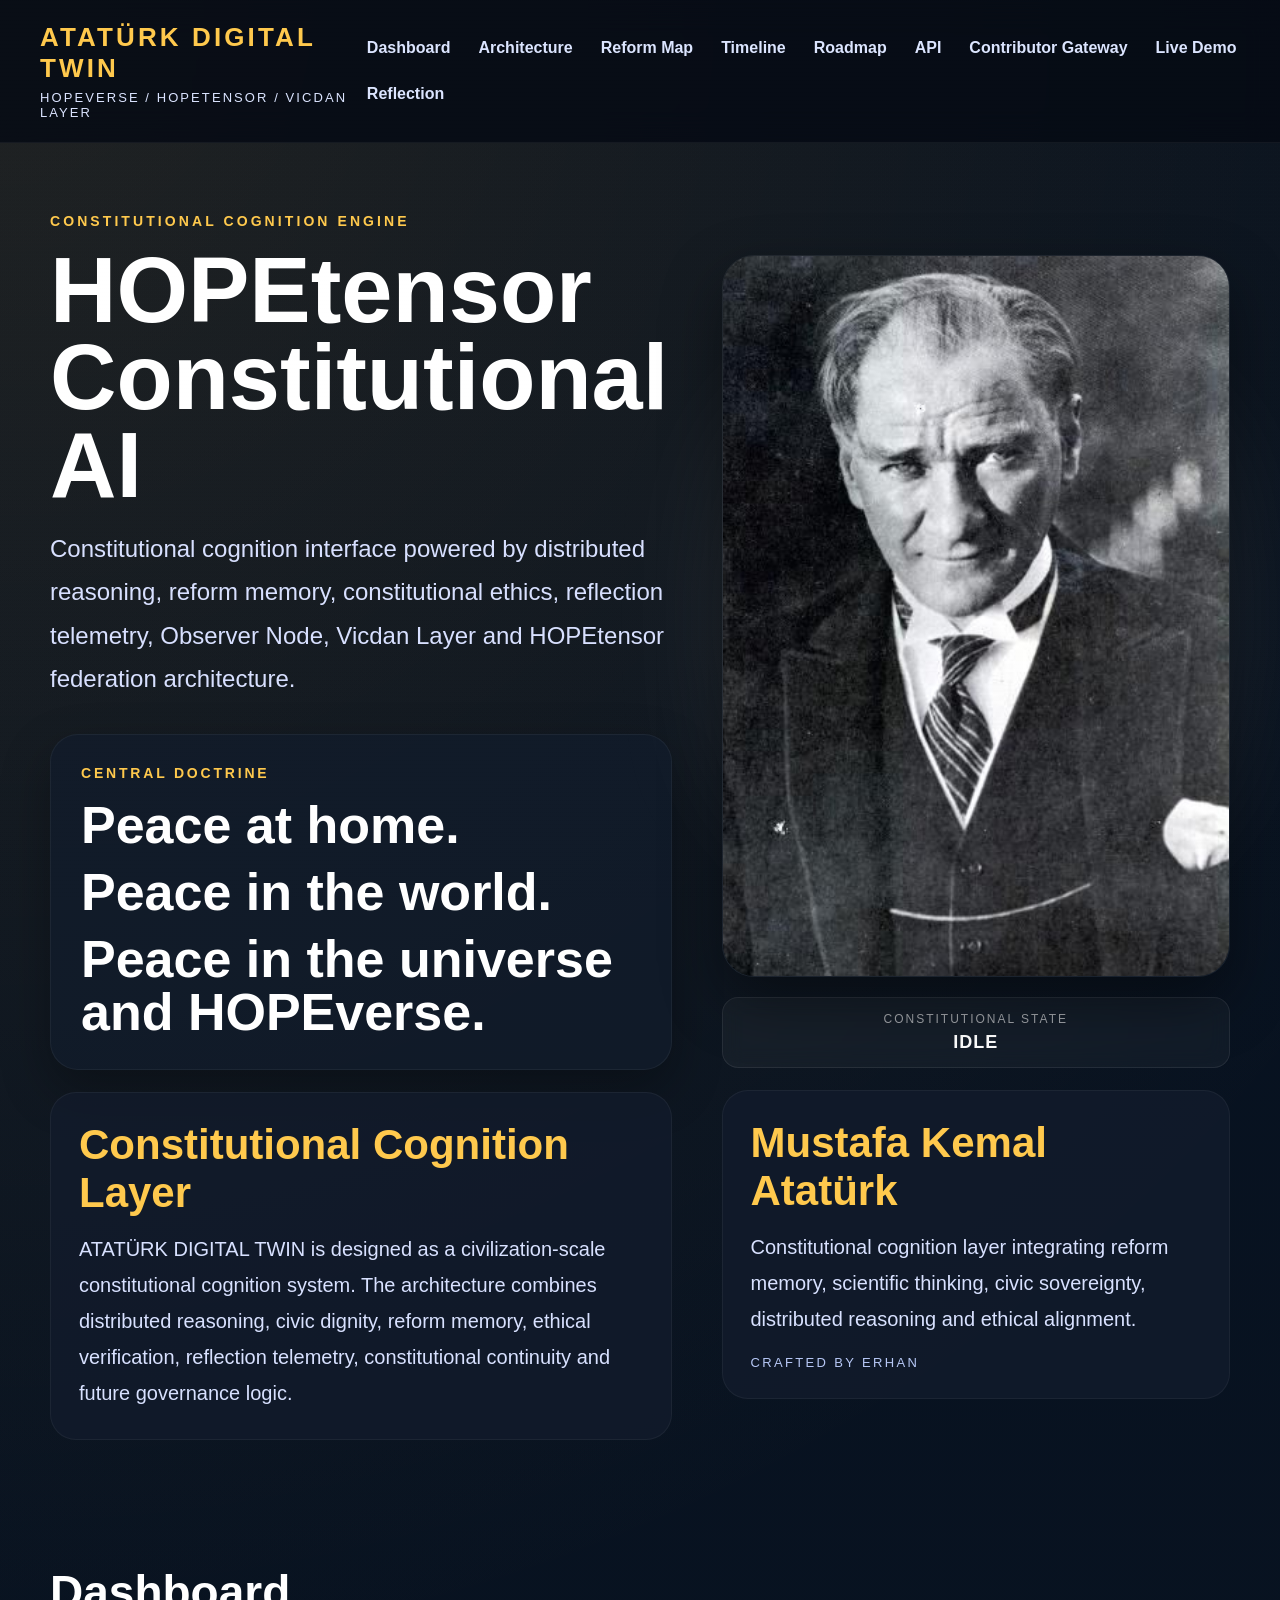
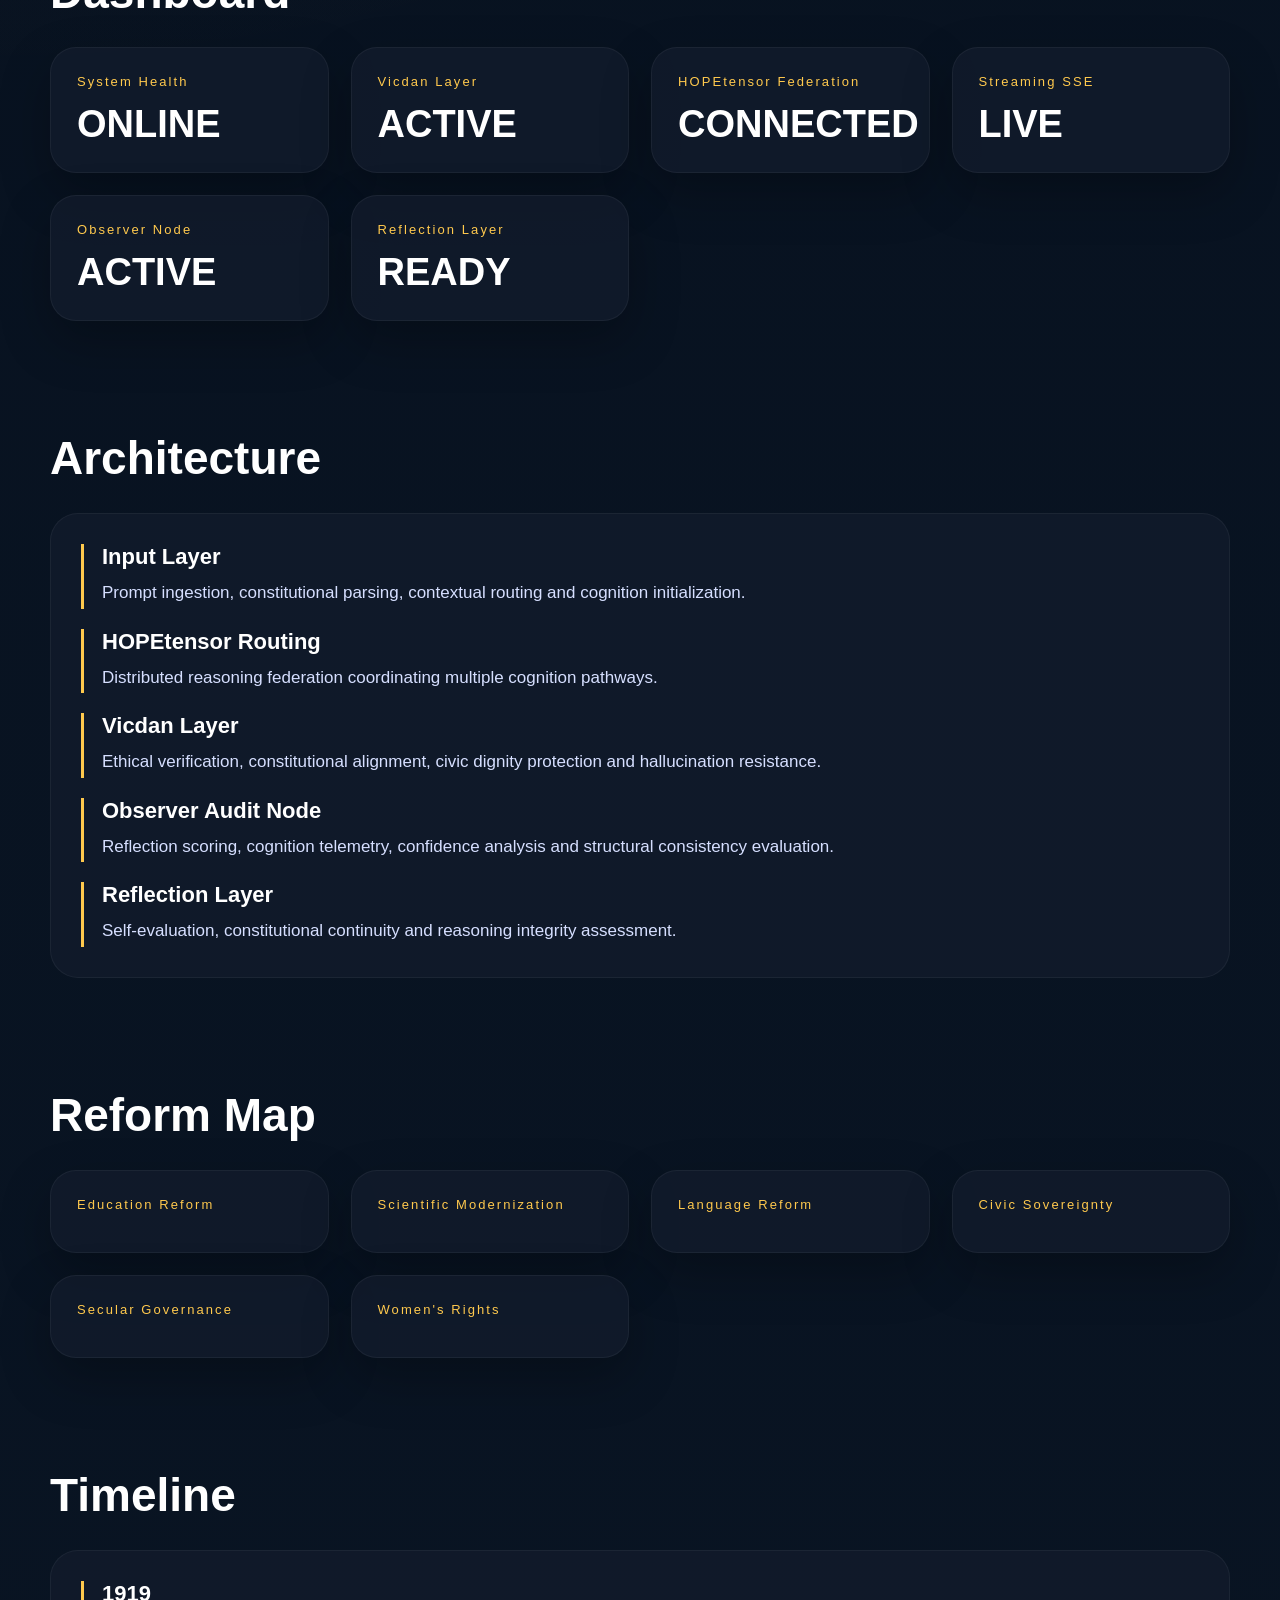
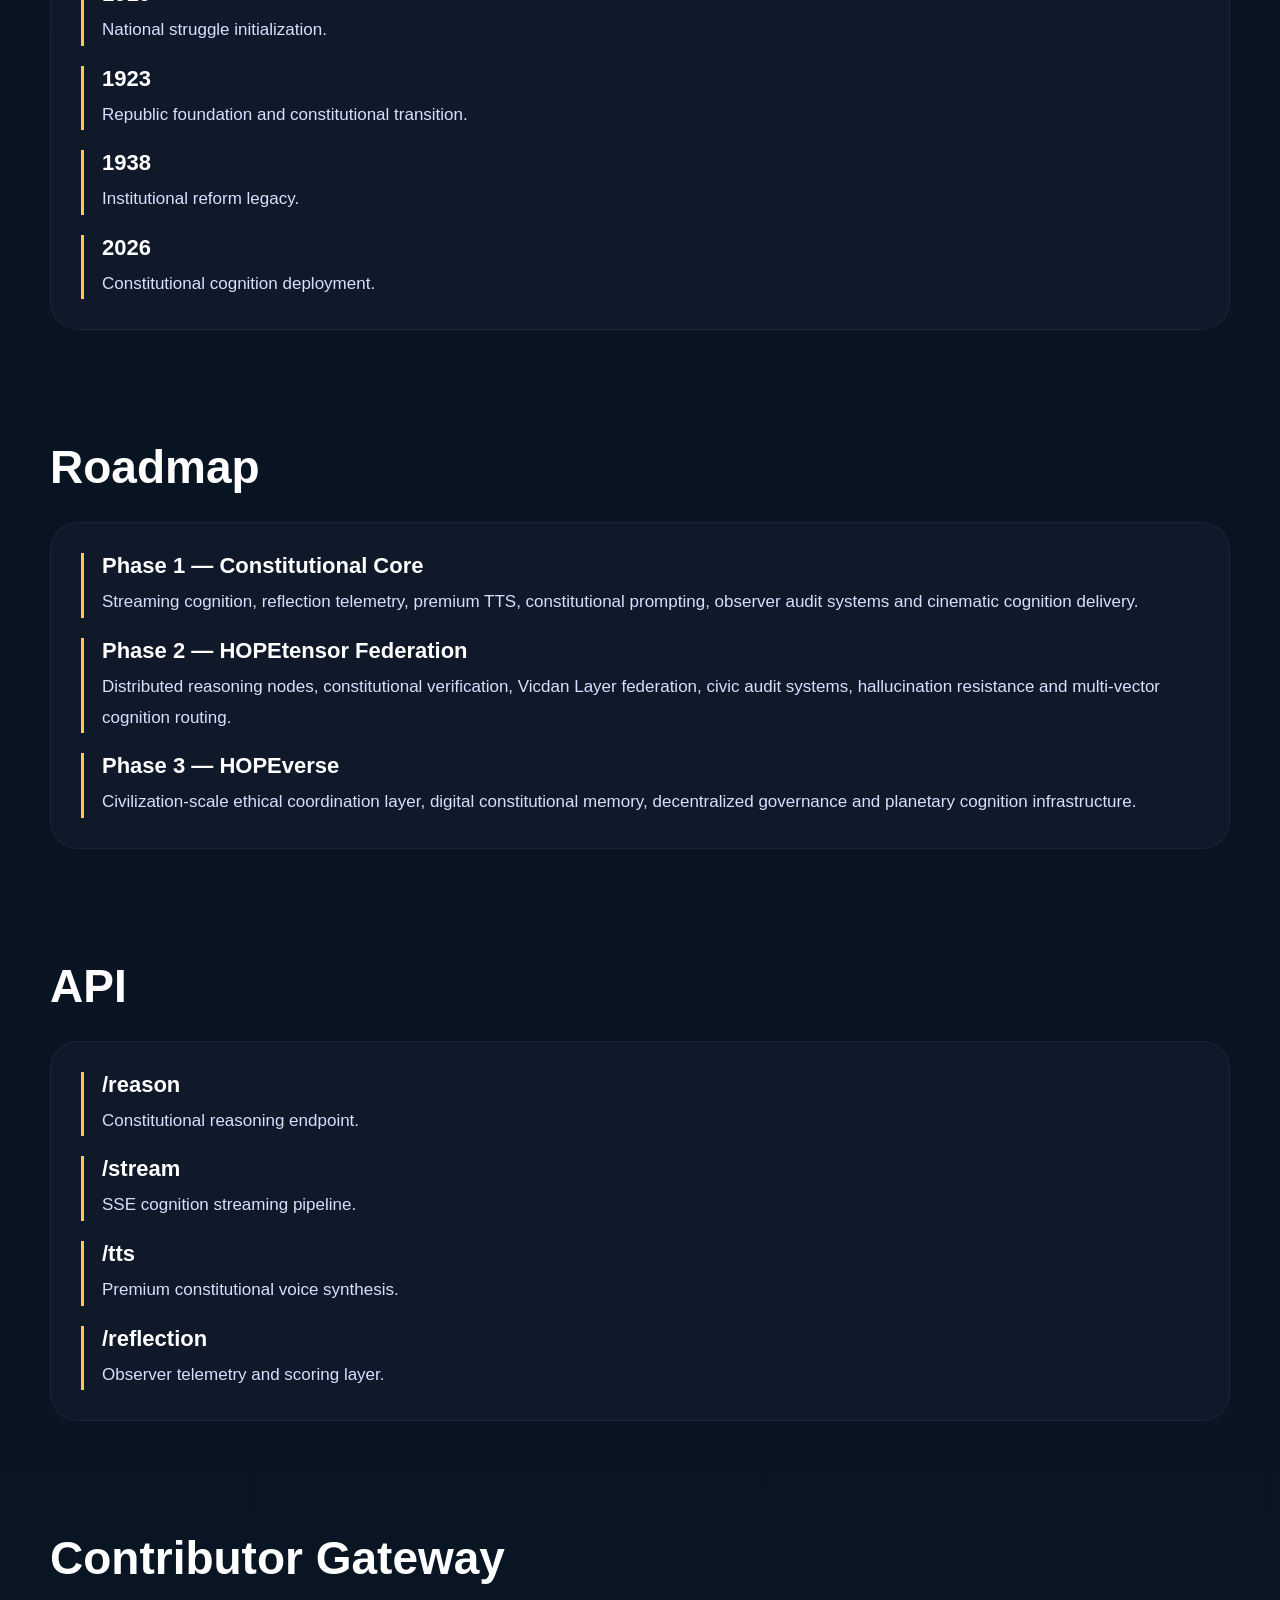
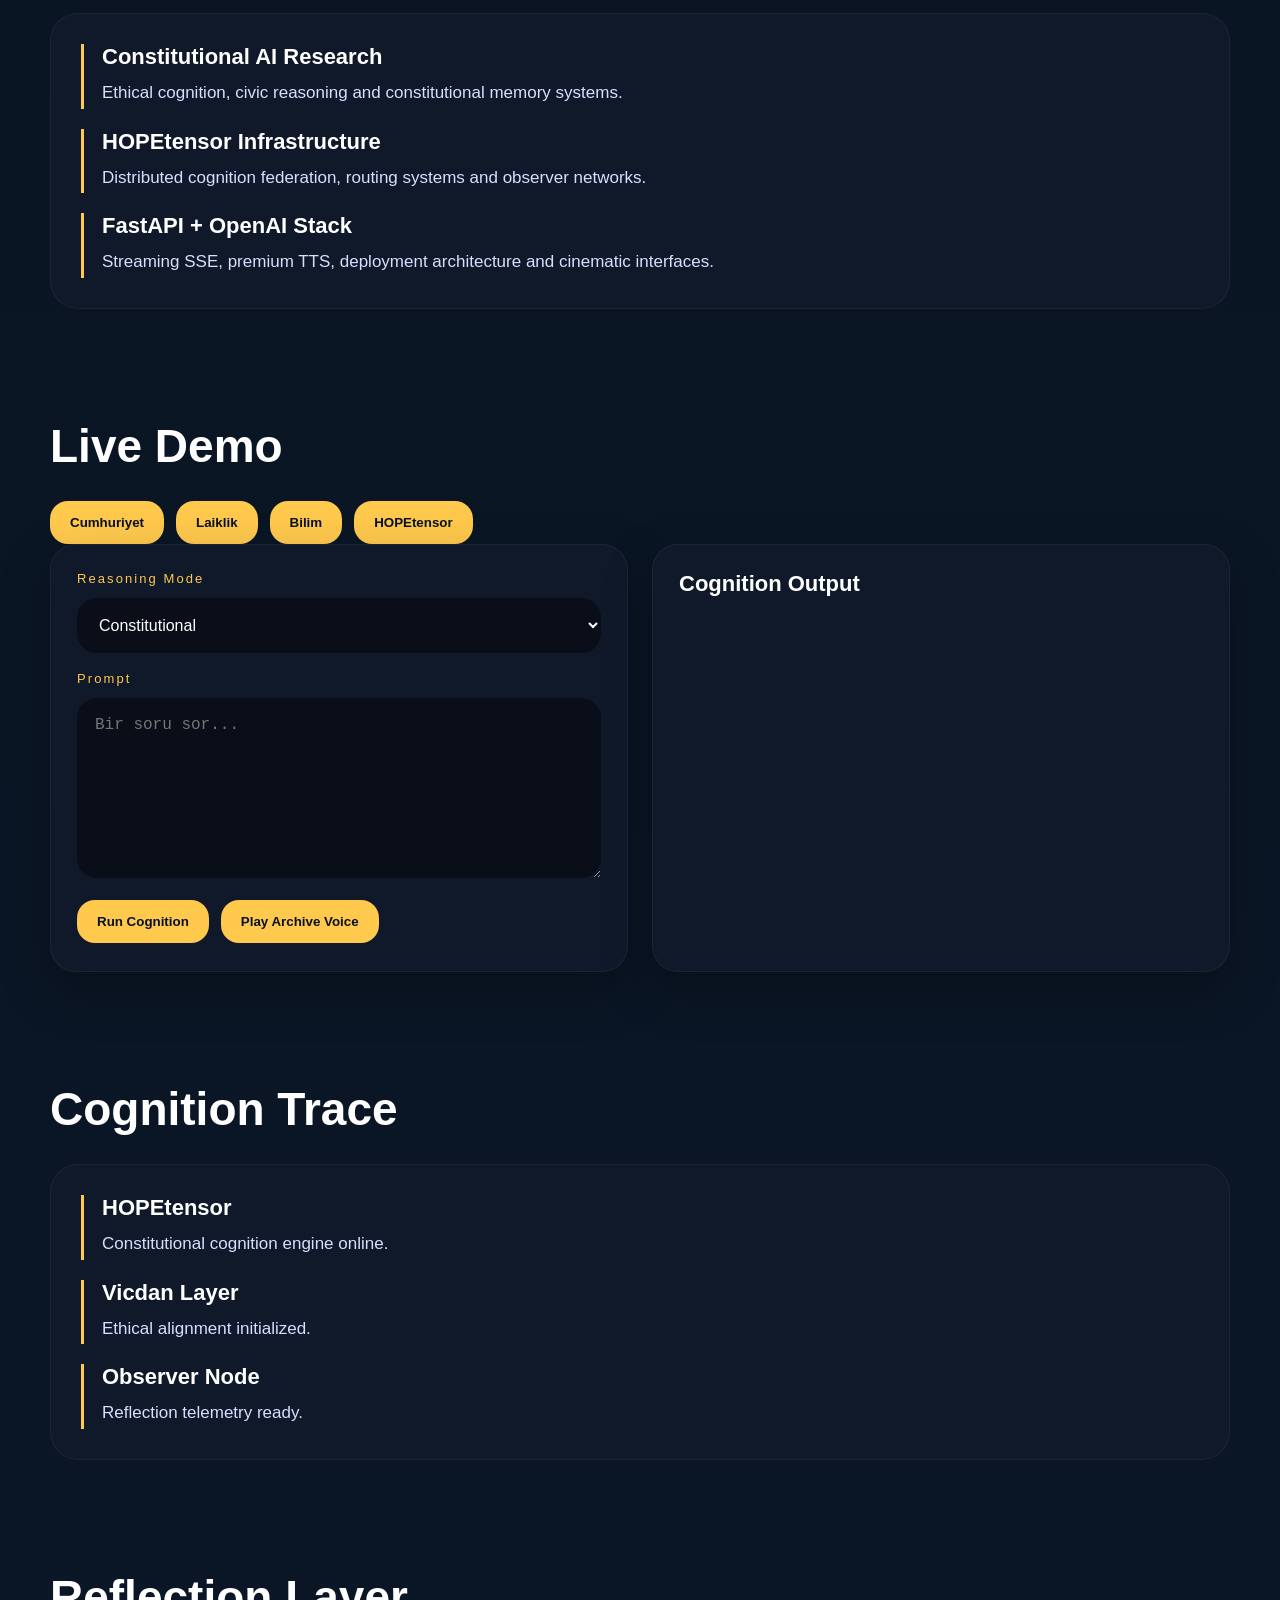
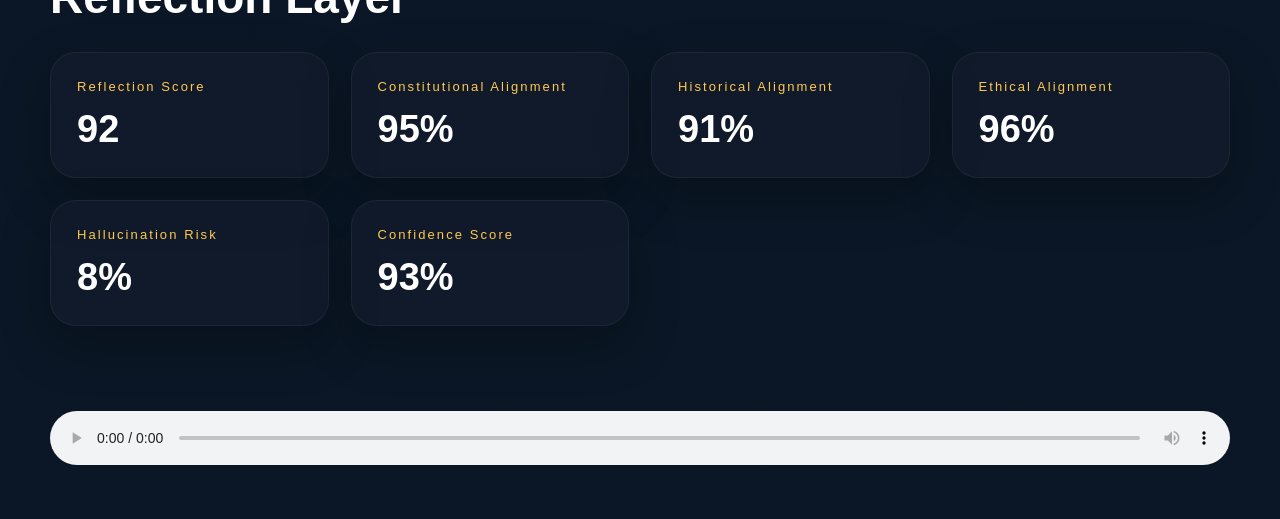
==== commit 7f9eb4d1: "Fix python audio stack" ====
--- a/templates/index - Kopya.html
+++ b/templates/index - Kopya.html
@@ -1,645 +1,1297 @@
+<!-- =========================================
+     templates/index.html
+     FULL FINAL LONG AVATAR VERSION
+     NO SECTION REMOVED
+========================================= -->
+
 <!DOCTYPE html>
 <html lang="tr">
+
 <head>
-  <meta charset="UTF-8" />
-  <title>Atatürk Digital Twin</title>
-  <meta name="viewport" content="width=device-width, initial-scale=1.0" />
-  <link rel="stylesheet" href="/static/style.css" />
-
-  <style>
-    :root{
-      --gold:#d8a94f;
-      --gold-soft:#f3cc7a;
-      --bg:#050505;
-      --panel:rgba(255,255,255,.04);
-      --panel-border:rgba(216,169,79,.20);
-      --text:#ece4d8;
-      --muted:#b8ab91;
-      --green:#4cff88;
-      --blue:#8bbcff;
+
+    <meta charset="UTF-8" />
+
+    <meta
+        name="viewport"
+        content="width=device-width, initial-scale=1.0"
+    />
+
+    <title>
+        ATATÜRK DIGITAL TWIN / HOPEVERSE
+    </title>
+
+    <link
+        rel="stylesheet"
+        href="/static/style.css"
+    />
+
+    <style>
+
+        /* =====================================
+           AVATAR CINEMATIC LAYER
+        ===================================== */
+
+        .avatar-broadcast-layer{
+
+            position:relative;
+
+            width:100%;
+
+            max-width:620px;
+
+            margin:auto;
+        }
+
+        .avatar-glow{
+
+            position:absolute;
+
+            inset:-8%;
+
+            background:
+                radial-gradient(
+
+                    circle,
+
+                    rgba(255,255,255,.16),
+
+                    transparent 70%
+                );
+
+            filter:blur(40px);
+
+            pointer-events:none;
+
+            z-index:1;
+
+            animation:
+                avatarGlow 4s ease-in-out infinite;
+        }
+
+        @keyframes avatarGlow{
+
+            0%{
+                opacity:.25;
+                transform:scale(1);
+            }
+
+            50%{
+                opacity:.55;
+                transform:scale(1.04);
+            }
+
+            100%{
+                opacity:.25;
+                transform:scale(1);
+            }
+        }
+
+        .ataturk-frame{
+
+            position:relative;
+
+            z-index:2;
+
+            overflow:hidden;
+        }
+
+        .ataturk-frame img{
+
+            transition:
+                transform .35s ease,
+                filter .35s ease,
+                opacity .35s ease;
+
+            animation:
+                avatarIdle 5s ease-in-out infinite;
+        }
+
+        @keyframes avatarIdle{
+
+            0%{
+                transform:scale(1);
+            }
+
+            50%{
+                transform:scale(1.012);
+            }
+
+            100%{
+                transform:scale(1);
+            }
+        }
+
+        .avatar-speaking img{
+
+            animation:
+                avatarSpeaking .32s ease-in-out infinite !important;
+
+            filter:
+
+                grayscale(100%)
+
+                contrast(1.15)
+
+                brightness(1.04);
+        }
+
+        @keyframes avatarSpeaking{
+
+            0%{
+                transform:scale(1);
+            }
+
+            50%{
+                transform:scale(1.02);
+            }
+
+            100%{
+                transform:scale(1);
+            }
+        }
+
+        .avatar-thinking img{
+
+            filter:
+
+                grayscale(100%)
+
+                contrast(1.25)
+
+                brightness(.7);
+        }
+
+        .avatar-state-panel{
+
+            margin-top:20px;
+
+            background:
+                rgba(255,255,255,.04);
+
+            border:
+                1px solid rgba(255,255,255,.08);
+
+            border-radius:16px;
+
+            padding:14px 18px;
+
+            text-align:center;
+
+            backdrop-filter:blur(10px);
+        }
+
+        .avatar-state-label{
+
+            font-size:12px;
+
+            letter-spacing:2px;
+
+            opacity:.6;
+
+            margin-bottom:6px;
+        }
+
+        .avatar-state-value{
+
+            font-size:18px;
+
+            font-weight:700;
+
+            letter-spacing:1px;
+        }
+
+        /* =====================================
+           CRT BROADCAST OVERLAY
+        ===================================== */
+
+        body::before{
+
+            content:"";
+
+            position:fixed;
+
+            inset:0;
+
+            background:
+                repeating-linear-gradient(
+
+                    to bottom,
+
+                    rgba(255,255,255,.02) 0px,
+
+                    rgba(255,255,255,.02) 1px,
+
+                    transparent 2px,
+
+                    transparent 4px
+                );
+
+            pointer-events:none;
+
+            z-index:9999;
+
+            opacity:.15;
+        }
+
+        /* =====================================
+           LIVE CURSOR
+        ===================================== */
+
+        .live-cursor{
+
+            display:inline-block;
+
+            animation:
+                cursorHeartbeat 1s infinite;
+
+            color:white;
+        }
+
+        @keyframes cursorHeartbeat{
+
+            0%{
+                opacity:.25;
+            }
+
+            50%{
+                opacity:1;
+            }
+
+            100%{
+                opacity:.25;
+            }
+        }
+
+    </style>
+
+</head>
+
+<body>
+
+
+<!-- =========================================
+     TOPBAR
+========================================= -->
+
+<header class="topbar">
+
+    <div class="brand">
+
+        <div class="brand-title">
+            ATATÜRK DIGITAL TWIN
+        </div>
+
+        <div class="brand-subtitle">
+            HOPEVERSE / HOPETENSOR / VICDAN LAYER
+        </div>
+
+    </div>
+
+
+    <nav class="navbar">
+
+        <a href="#dashboard">
+            Dashboard
+        </a>
+
+        <a href="#architecture">
+            Architecture
+        </a>
+
+        <a href="#reform">
+            Reform Map
+        </a>
+
+        <a href="#timeline">
+            Timeline
+        </a>
+
+        <a href="#roadmap">
+            Roadmap
+        </a>
+
+        <a href="#api">
+            API
+        </a>
+
+        <a href="#contributor">
+            Contributor Gateway
+        </a>
+
+        <a href="#demo">
+            Live Demo
+        </a>
+
+        <a href="#reflection">
+            Reflection
+        </a>
+
+    </nav>
+
+</header>
+
+
+
+<!-- =========================================
+     HERO
+========================================= -->
+
+<section class="hero-section">
+
+    <div class="hero-grid">
+
+
+        <!-- LEFT -->
+
+        <div class="hero-left">
+
+            <div class="hero-badge">
+                CONSTITUTIONAL COGNITION ENGINE
+            </div>
+
+            <h1 class="hero-title">
+                HOPEtensor<br />
+                Constitutional AI
+            </h1>
+
+            <p class="hero-subtitle">
+
+                Constitutional cognition interface powered by
+                distributed reasoning,
+                reform memory,
+                constitutional ethics,
+                reflection telemetry,
+                Observer Node,
+                Vicdan Layer
+                and HOPEtensor federation architecture.
+
+            </p>
+
+
+            <!-- DOCTRINE -->
+
+            <div class="doctrine-card">
+
+                <div class="doctrine-label">
+                    CENTRAL DOCTRINE
+                </div>
+
+                <div class="hope-doctrine">
+
+                    <span>
+                        Peace at home.
+                    </span>
+
+                    <span>
+                        Peace in the world.
+                    </span>
+
+                    <span>
+                        Peace in the universe and HOPEverse.
+                    </span>
+
+                </div>
+
+            </div>
+
+
+            <!-- LONG DESCRIPTION -->
+
+            <div class="portrait-caption">
+
+                <h3>
+                    Constitutional Cognition Layer
+                </h3>
+
+                <p>
+
+                    ATATÜRK DIGITAL TWIN is designed as a
+                    civilization-scale constitutional cognition system.
+
+                    The architecture combines
+                    distributed reasoning,
+                    civic dignity,
+                    reform memory,
+                    ethical verification,
+                    reflection telemetry,
+                    constitutional continuity
+                    and future governance logic.
+
+                </p>
+
+            </div>
+
+        </div>
+
+
+
+        <!-- RIGHT -->
+
+        <div class="hero-right">
+
+            <div
+                class="avatar-broadcast-layer"
+                id="avatarLayer"
+            >
+
+                <div class="avatar-glow"></div>
+
+                <div class="ataturk-frame">
+
+                    <img
+                        id="avatarImage"
+                        src="/static/img/ataturk.jpg"
+                        alt="Mustafa Kemal Atatürk"
+                    />
+
+                </div>
+
+            </div>
+
+            <div class="avatar-state-panel">
+
+                <div class="avatar-state-label">
+                    CONSTITUTIONAL STATE
+                </div>
+
+                <div
+                    class="avatar-state-value"
+                    id="avatarState"
+                >
+                    IDLE
+                </div>
+
+            </div>
+
+            <div class="portrait-caption">
+
+                <h3>
+                    Mustafa Kemal Atatürk
+                </h3>
+
+                <p>
+
+                    Constitutional cognition layer integrating
+                    reform memory,
+                    scientific thinking,
+                    civic sovereignty,
+                    distributed reasoning
+                    and ethical alignment.
+
+                </p>
+
+                <div class="crafted-by">
+                    Crafted by Erhan
+                </div>
+
+            </div>
+
+        </div>
+
+    </div>
+
+</section>
+
+
+
+<!-- =========================================
+     DASHBOARD
+========================================= -->
+
+<section
+    class="section"
+    id="dashboard"
+>
+
+    <div class="section-title">
+        Dashboard
+    </div>
+
+    <div class="dashboard-grid">
+
+        <div class="metric-card">
+            <div class="metric-label">
+                System Health
+            </div>
+            <div class="metric-value">
+                ONLINE
+            </div>
+        </div>
+
+        <div class="metric-card">
+            <div class="metric-label">
+                Vicdan Layer
+            </div>
+            <div class="metric-value">
+                ACTIVE
+            </div>
+        </div>
+
+        <div class="metric-card">
+            <div class="metric-label">
+                HOPEtensor Federation
+            </div>
+            <div class="metric-value">
+                CONNECTED
+            </div>
+        </div>
+
+        <div class="metric-card">
+            <div class="metric-label">
+                Streaming SSE
+            </div>
+            <div class="metric-value">
+                LIVE
+            </div>
+        </div>
+
+        <div class="metric-card">
+            <div class="metric-label">
+                Observer Node
+            </div>
+            <div class="metric-value">
+                ACTIVE
+            </div>
+        </div>
+
+        <div class="metric-card">
+            <div class="metric-label">
+                Reflection Layer
+            </div>
+            <div class="metric-value">
+                READY
+            </div>
+        </div>
+
+    </div>
+
+</section>
+
+
+
+<!-- =========================================
+     ARCHITECTURE
+========================================= -->
+
+<section
+    class="section"
+    id="architecture"
+>
+
+    <div class="section-title">
+        Architecture
+    </div>
+
+    <div class="trace-panel">
+
+        <div class="trace-item">
+            <div class="trace-title">
+                Input Layer
+            </div>
+            <div class="trace-detail">
+                Prompt ingestion,
+                constitutional parsing,
+                contextual routing
+                and cognition initialization.
+            </div>
+        </div>
+
+        <div class="trace-item">
+            <div class="trace-title">
+                HOPEtensor Routing
+            </div>
+            <div class="trace-detail">
+                Distributed reasoning federation
+                coordinating multiple cognition pathways.
+            </div>
+        </div>
+
+        <div class="trace-item">
+            <div class="trace-title">
+                Vicdan Layer
+            </div>
+            <div class="trace-detail">
+                Ethical verification,
+                constitutional alignment,
+                civic dignity protection
+                and hallucination resistance.
+            </div>
+        </div>
+
+        <div class="trace-item">
+            <div class="trace-title">
+                Observer Audit Node
+            </div>
+            <div class="trace-detail">
+                Reflection scoring,
+                cognition telemetry,
+                confidence analysis
+                and structural consistency evaluation.
+            </div>
+        </div>
+
+        <div class="trace-item">
+            <div class="trace-title">
+                Reflection Layer
+            </div>
+            <div class="trace-detail">
+                Self-evaluation,
+                constitutional continuity
+                and reasoning integrity assessment.
+            </div>
+        </div>
+
+    </div>
+
+</section>
+
+
+
+<!-- =========================================
+     REFORM MAP
+========================================= -->
+
+<section
+    class="section"
+    id="reform"
+>
+
+    <div class="section-title">
+        Reform Map
+    </div>
+
+    <div class="reflection-grid">
+
+        <div class="reflection-card">
+            <div class="reflection-label">
+                Education Reform
+            </div>
+        </div>
+
+        <div class="reflection-card">
+            <div class="reflection-label">
+                Scientific Modernization
+            </div>
+        </div>
+
+        <div class="reflection-card">
+            <div class="reflection-label">
+                Language Reform
+            </div>
+        </div>
+
+        <div class="reflection-card">
+            <div class="reflection-label">
+                Civic Sovereignty
+            </div>
+        </div>
+
+        <div class="reflection-card">
+            <div class="reflection-label">
+                Secular Governance
+            </div>
+        </div>
+
+        <div class="reflection-card">
+            <div class="reflection-label">
+                Women's Rights
+            </div>
+        </div>
+
+    </div>
+
+</section>
+
+
+
+<!-- =========================================
+     TIMELINE
+========================================= -->
+
+<section
+    class="section"
+    id="timeline"
+>
+
+    <div class="section-title">
+        Timeline
+    </div>
+
+    <div class="trace-panel">
+
+        <div class="trace-item">
+            <div class="trace-title">
+                1919
+            </div>
+            <div class="trace-detail">
+                National struggle initialization.
+            </div>
+        </div>
+
+        <div class="trace-item">
+            <div class="trace-title">
+                1923
+            </div>
+            <div class="trace-detail">
+                Republic foundation and constitutional transition.
+            </div>
+        </div>
+
+        <div class="trace-item">
+            <div class="trace-title">
+                1938
+            </div>
+            <div class="trace-detail">
+                Institutional reform legacy.
+            </div>
+        </div>
+
+        <div class="trace-item">
+            <div class="trace-title">
+                2026
+            </div>
+            <div class="trace-detail">
+                Constitutional cognition deployment.
+            </div>
+        </div>
+
+    </div>
+
+</section>
+
+
+
+<!-- =========================================
+     ROADMAP
+========================================= -->
+
+<section
+    class="section"
+    id="roadmap"
+>
+
+    <div class="section-title">
+        Roadmap
+    </div>
+
+    <div class="trace-panel">
+
+        <div class="trace-item">
+            <div class="trace-title">
+                Phase 1 — Constitutional Core
+            </div>
+            <div class="trace-detail">
+                Streaming cognition,
+                reflection telemetry,
+                premium TTS,
+                constitutional prompting,
+                observer audit systems
+                and cinematic cognition delivery.
+            </div>
+        </div>
+
+        <div class="trace-item">
+            <div class="trace-title">
+                Phase 2 — HOPEtensor Federation
+            </div>
+            <div class="trace-detail">
+                Distributed reasoning nodes,
+                constitutional verification,
+                Vicdan Layer federation,
+                civic audit systems,
+                hallucination resistance
+                and multi-vector cognition routing.
+            </div>
+        </div>
+
+        <div class="trace-item">
+            <div class="trace-title">
+                Phase 3 — HOPEverse
+            </div>
+            <div class="trace-detail">
+                Civilization-scale ethical coordination layer,
+                digital constitutional memory,
+                decentralized governance
+                and planetary cognition infrastructure.
+            </div>
+        </div>
+
+    </div>
+
+</section>
+
+
+
+<!-- =========================================
+     API
+========================================= -->
+
+<section
+    class="section"
+    id="api"
+>
+
+    <div class="section-title">
+        API
+    </div>
+
+    <div class="trace-panel">
+
+        <div class="trace-item">
+            <div class="trace-title">
+                /reason
+            </div>
+            <div class="trace-detail">
+                Constitutional reasoning endpoint.
+            </div>
+        </div>
+
+        <div class="trace-item">
+            <div class="trace-title">
+                /stream
+            </div>
+            <div class="trace-detail">
+                SSE cognition streaming pipeline.
+            </div>
+        </div>
+
+        <div class="trace-item">
+            <div class="trace-title">
+                /tts
+            </div>
+            <div class="trace-detail">
+                Premium constitutional voice synthesis.
+            </div>
+        </div>
+
+        <div class="trace-item">
+            <div class="trace-title">
+                /reflection
+            </div>
+            <div class="trace-detail">
+                Observer telemetry and scoring layer.
+            </div>
+        </div>
+
+    </div>
+
+</section>
+
+
+
+<!-- =========================================
+     CONTRIBUTOR
+========================================= -->
+
+<section
+    class="section"
+    id="contributor"
+>
+
+    <div class="section-title">
+        Contributor Gateway
+    </div>
+
+    <div class="trace-panel">
+
+        <div class="trace-item">
+            <div class="trace-title">
+                Constitutional AI Research
+            </div>
+            <div class="trace-detail">
+                Ethical cognition,
+                civic reasoning
+                and constitutional memory systems.
+            </div>
+        </div>
+
+        <div class="trace-item">
+            <div class="trace-title">
+                HOPEtensor Infrastructure
+            </div>
+            <div class="trace-detail">
+                Distributed cognition federation,
+                routing systems
+                and observer networks.
+            </div>
+        </div>
+
+        <div class="trace-item">
+            <div class="trace-title">
+                FastAPI + OpenAI Stack
+            </div>
+            <div class="trace-detail">
+                Streaming SSE,
+                premium TTS,
+                deployment architecture
+                and cinematic interfaces.
+            </div>
+        </div>
+
+    </div>
+
+</section>
+
+
+
+<!-- =========================================
+     LIVE DEMO
+========================================= -->
+
+<section
+    class="section"
+    id="demo"
+>
+
+    <div class="section-title">
+        Live Demo
+    </div>
+
+    <div class="button-row">
+
+        <button
+            onclick="document.getElementById('promptInput').value='Cumhuriyet reformlarının temel mantığı nedir?'"
+        >
+            Cumhuriyet
+        </button>
+
+        <button
+            onclick="document.getElementById('promptInput').value='Laiklik neden önemlidir?'"
+        >
+            Laiklik
+        </button>
+
+        <button
+            onclick="document.getElementById('promptInput').value='Bilim neden medeniyetin temelidir?'"
+        >
+            Bilim
+        </button>
+
+        <button
+            onclick="document.getElementById('promptInput').value='HOPEtensor mimarisi nasıl çalışır?'"
+        >
+            HOPEtensor
+        </button>
+
+    </div>
+
+    <div class="demo-grid">
+
+        <!-- LEFT -->
+
+        <div class="demo-panel">
+
+            <label class="input-label">
+                Reasoning Mode
+            </label>
+
+            <select id="reasoningMode">
+
+                <option value="constitutional">
+                    Constitutional
+                </option>
+
+                <option value="historical">
+                    Historical
+                </option>
+
+                <option value="visionary">
+                    Visionary
+                </option>
+
+                <option value="technical">
+                    Technical
+                </option>
+
+                <option value="critical">
+                    Critical
+                </option>
+
+            </select>
+
+            <label class="input-label">
+                Prompt
+            </label>
+
+            <textarea
+                id="promptInput"
+                placeholder="Bir soru sor..."
+            ></textarea>
+
+            <div class="button-row">
+
+                <button id="askButton">
+                    Run Cognition
+                </button>
+
+                <button id="replayVoiceBtn">
+                    Play Archive Voice
+                </button>
+
+            </div>
+
+        </div>
+
+
+        <!-- RIGHT -->
+
+        <div class="demo-panel">
+
+            <div class="trace-title">
+                Cognition Output
+            </div>
+
+            <div
+                class="answer-output"
+                id="answerOutput"
+            ></div>
+
+        </div>
+
+    </div>
+
+</section>
+
+
+
+<!-- =========================================
+     TRACE
+========================================= -->
+
+<section
+    class="section"
+    id="trace"
+>
+
+    <div class="section-title">
+        Cognition Trace
+    </div>
+
+    <div
+        class="trace-panel"
+        id="cognitionTrace"
+    ></div>
+
+</section>
+
+
+
+<!-- =========================================
+     REFLECTION
+========================================= -->
+
+<section
+    class="section"
+    id="reflection"
+>
+
+    <div class="section-title">
+        Reflection Layer
+    </div>
+
+    <div class="reflection-grid">
+
+        <div class="reflection-card">
+            <div class="reflection-label">
+                Reflection Score
+            </div>
+            <div
+                class="reflection-value"
+                id="reflectionScore"
+            >
+                92
+            </div>
+        </div>
+
+        <div class="reflection-card">
+            <div class="reflection-label">
+                Constitutional Alignment
+            </div>
+            <div
+                class="reflection-value"
+                id="constitutionalAlignment"
+            >
+                95%
+            </div>
+        </div>
+
+        <div class="reflection-card">
+            <div class="reflection-label">
+                Historical Alignment
+            </div>
+            <div
+                class="reflection-value"
+                id="historicalAlignment"
+            >
+                91%
+            </div>
+        </div>
+
+        <div class="reflection-card">
+            <div class="reflection-label">
+                Ethical Alignment
+            </div>
+            <div
+                class="reflection-value"
+                id="ethicalAlignment"
+            >
+                96%
+            </div>
+        </div>
+
+        <div class="reflection-card">
+            <div class="reflection-label">
+                Hallucination Risk
+            </div>
+            <div
+                class="reflection-value"
+                id="hallucinationRisk"
+            >
+                8%
+            </div>
+        </div>
+
+        <div class="reflection-card">
+            <div class="reflection-label">
+                Confidence Score
+            </div>
+            <div
+                class="reflection-value"
+                id="confidenceScore"
+            >
+                93%
+            </div>
+        </div>
+
+    </div>
+
+</section>
+
+
+
+<!-- =========================================
+     AUDIO
+========================================= -->
+
+<audio
+    id="ttsAudio"
+    controls
+></audio>
+
+
+
+<!-- =========================================
+     JS
+========================================= -->
+
+<script src="/static/app.js"></script>
+
+<script>
+
+    /* =====================================
+       AVATAR STATE MACHINE
+    ===================================== */
+
+    const avatarLayer =
+        document.getElementById(
+            "avatarLayer"
+        );
+
+    const avatarState =
+        document.getElementById(
+            "avatarState"
+        );
+
+    const ttsAudio =
+        document.getElementById(
+            "ttsAudio"
+        );
+
+    function setAvatarState(state){
+
+        avatarState.innerText =
+            state.toUpperCase();
+
+        avatarLayer.classList.remove(
+            "avatar-speaking"
+        );
+
+        avatarLayer.classList.remove(
+            "avatar-thinking"
+        );
+
+        if(state === "thinking"){
+
+            avatarLayer.classList.add(
+                "avatar-thinking"
+            );
+        }
+
+        else if(state === "speaking"){
+
+            avatarLayer.classList.add(
+                "avatar-speaking"
+            );
+        }
     }
 
-    *{box-sizing:border-box}
-    html{scroll-behavior:smooth}
-    body{
-      margin:0;
-      background:
-        radial-gradient(circle at top, rgba(216,169,79,.08), transparent 30%),
-        radial-gradient(circle at 80% 20%, rgba(139,188,255,.05), transparent 28%),
-        #050505;
-      color:var(--text);
-      font-family:Inter,Arial,sans-serif;
+    /* =====================================
+       THINKING MODE
+    ===================================== */
+
+    const askButton =
+        document.getElementById(
+            "askButton"
+        );
+
+    if(askButton){
+
+        askButton.addEventListener(
+
+            "click",
+
+            ()=>{
+
+                setAvatarState(
+                    "thinking"
+                );
+            }
+        );
     }
 
-    .wrap{width:min(1400px,92%);margin:auto;padding:40px 0 80px}
-
-    .hero-grid{
-      display:grid;
-      grid-template-columns:1.1fr .9fr;
-      gap:42px;
-      align-items:center;
-    }
-
-    @media(max-width:980px){.hero-grid{grid-template-columns:1fr}}
-
-    .hero-badge,.truth-label{
-      display:inline-flex;
-      align-items:center;
-      gap:10px;
-      border:1px solid var(--panel-border);
-      border-radius:999px;
-      padding:10px 16px;
-      font-size:13px;
-      color:var(--gold-soft);
-      margin-bottom:18px;
-      background:rgba(0,0,0,.24);
-      font-weight:800;
-      letter-spacing:.035em;
-    }
-
-    .truth-label{margin-top:24px}
-
-    .hero-dot,.status-dot{
-      width:10px;height:10px;border-radius:50%;
-      background:var(--green);
-      box-shadow:0 0 12px var(--green);
-    }
-
-    .signature{
-      margin-top:14px;
-      color:#b8ab91;
-      font-size:14px;
-      letter-spacing:.08em;
-      font-weight:700;
-    }
-
-    .doctrine{
-      margin-top:24px;
-      margin-bottom:28px;
-      border-left:3px solid var(--gold);
-      padding-left:20px;
-    }
-
-    .doctrine-title{
-      color:var(--gold-soft);
-      font-size:13px;
-      letter-spacing:.18em;
-      text-transform:uppercase;
-      margin-bottom:12px;
-      font-weight:900;
-    }
-
-    .doctrine-line{
-      font-size:22px;
-      line-height:1.7;
-      color:var(--text);
-      font-weight:700;
-    }
-
-    .doctrine-line:last-child{color:var(--gold-soft)}
-
-    .mega-title{
-      font-size:clamp(52px,8vw,92px);
-      line-height:.92;
-      margin:0;
-      letter-spacing:-.04em;
-    }
-
-    .mega-sub{
-      margin-top:22px;
-      font-size:20px;
-      line-height:1.65;
-      color:var(--muted);
-      max-width:760px;
-    }
-
-    .buttons{
-      margin-top:34px;
-      display:flex;
-      flex-wrap:wrap;
-      gap:14px;
-    }
-
-    .buttons a,button{
-      cursor:pointer;
-      border:none;
-      border-radius:16px;
-      padding:14px 20px;
-      background:linear-gradient(135deg,#d8a94f,#9e6e1d);
-      color:black;
-      font-weight:800;
-      text-decoration:none;
-      transition:.25s;
-      font-size:15px;
-    }
-
-    .buttons a:hover,button:hover{
-      transform:translateY(-2px);
-      box-shadow:0 10px 30px rgba(216,169,79,.22);
-    }
-
-    .secondary{
-      background:rgba(255,255,255,.08)!important;
-      color:white!important;
-      border:1px solid rgba(255,255,255,.10)!important;
-    }
-
-    .avatar-card,.dashboard-panel,.engine-panel{
-      border:1px solid var(--panel-border);
-      border-radius:32px;
-      padding:26px;
-      background:
-        radial-gradient(circle at top, rgba(216,169,79,.12), transparent 40%),
-        rgba(255,255,255,.03);
-      box-shadow:0 40px 120px rgba(0,0,0,.44);
-    }
-
-    .avatar-frame{
-      position:relative;
-      height:520px;
-      overflow:hidden;
-      border-radius:28px;
-      border:1px solid rgba(216,169,79,.18);
-      background:
-        radial-gradient(circle at center, rgba(216,169,79,.12), transparent 40%),
-        rgba(255,255,255,.03);
-    }
-
-    .avatar-photo{
-      width:100%;
-      height:100%;
-      object-fit:cover;
-      filter:contrast(1.05) brightness(.92) sepia(.12);
-    }
-
-    .holo-ring{
-      position:absolute;
-      inset:40px;
-      border:1px dashed rgba(216,169,79,.24);
-      border-radius:50%;
-      animation:spin 24s linear infinite;
-      pointer-events:none;
-    }
-
-    @keyframes spin{from{transform:rotate(0)}to{transform:rotate(360deg)}}
-
-    .avatar-speech{
-      margin-top:18px;
-      border:1px solid rgba(216,169,79,.18);
-      border-radius:18px;
-      padding:18px;
-      background:rgba(0,0,0,.24);
-      line-height:1.6;
-      color:var(--text);
-      min-height:92px;
-    }
-
-    .section{margin-top:90px}
-    .section h2{font-size:42px;margin-bottom:18px}
-    .section p{color:var(--muted);line-height:1.7;max-width:960px}
-
-    .dashboard-grid,.grid,.reform-map,.contributors,.roadmap{
-      display:grid;
-      grid-template-columns:repeat(auto-fit,minmax(220px,1fr));
-      gap:16px;
-      margin-top:28px;
-    }
-
-    .metric,.card,.reform-node,.contributor,.roadmap-step{
-      border:1px solid rgba(216,169,79,.18);
-      border-radius:22px;
-      padding:20px;
-      background:linear-gradient(180deg,rgba(255,255,255,.045),rgba(255,255,255,.02));
-    }
-
-    .metric span,.mini-label{
-      display:block;
-      color:var(--muted);
-      font-size:12px;
-      letter-spacing:.09em;
-      margin-bottom:10px;
-      text-transform:uppercase;
-    }
-
-    .metric strong{color:var(--gold-soft);font-size:26px}
-
-    .card strong,.reform-node strong,.contributor strong,.roadmap-step strong{
-      color:var(--gold-soft);
-      font-size:20px;
-      display:block;
-      margin-bottom:12px;
-    }
-
-    .node-status{display:grid;gap:12px;margin-top:24px}
-
-    .node-row{
-      display:grid;
-      grid-template-columns:28px 1fr 130px;
-      gap:12px;
-      align-items:center;
-      padding:14px 16px;
-      border:1px solid rgba(216,169,79,.16);
-      border-radius:16px;
-      background:rgba(255,255,255,.035);
-    }
-
-    .node-row strong{color:var(--text)}
-    .node-row span{color:var(--muted);font-size:13px}
-
-    .timeline{
-      margin-top:34px;
-      border-left:2px solid rgba(216,169,79,.22);
-      padding-left:24px;
-    }
-
-    .timeline-item{margin-bottom:34px;position:relative}
-
-    .timeline-item::before{
-      content:"";
-      position:absolute;
-      left:-31px;
-      top:4px;
-      width:14px;
-      height:14px;
-      border-radius:50%;
-      background:var(--gold);
-      box-shadow:0 0 14px rgba(216,169,79,.6);
-    }
-
-    .timeline-item h3{margin:0;color:var(--gold-soft)}
-    .timeline-item span{color:var(--muted);line-height:1.6;display:block;margin-top:8px}
-
-    .flow{
-      margin-top:24px;
-      display:flex;
-      flex-wrap:wrap;
-      gap:12px;
-      align-items:center;
-    }
-
-    .flow div{
-      border:1px solid var(--panel-border);
-      border-radius:16px;
-      padding:14px 18px;
-      background:rgba(255,255,255,.04);
-    }
-
-    .api-box{
-      margin-top:28px;
-      border:1px solid rgba(216,169,79,.22);
-      border-radius:24px;
-      overflow:hidden;
-      background:rgba(0,0,0,.32);
-    }
-
-    .api-row{
-      display:grid;
-      grid-template-columns:130px 1fr;
-      border-bottom:1px solid rgba(216,169,79,.12);
-    }
-
-    .api-row:last-child{border-bottom:none}
-    .api-method{padding:16px;color:black;font-weight:900;background:var(--gold)}
-    .api-path{padding:16px;color:var(--text);font-family:Consolas,monospace}
-
-    .engine-topbar{
-      display:flex;
-      flex-wrap:wrap;
-      gap:22px;
-      margin-bottom:22px;
-    }
-
-    .response-shell{
-      border:1px solid rgba(216,169,79,.18);
-      border-radius:24px;
-      overflow:hidden;
-      background:
-        radial-gradient(circle at top,rgba(216,169,79,.06),transparent 40%),
-        rgba(0,0,0,.26);
-    }
-
-    .stream-topbar{
-      display:flex;
-      justify-content:space-between;
-      align-items:center;
-      gap:16px;
-      padding:14px 18px;
-      border-bottom:1px solid rgba(216,169,79,.12);
-      background:rgba(255,255,255,.02);
-    }
-
-    .stream-indicator{
-      display:flex;
-      align-items:center;
-      gap:10px;
-      color:var(--gold-soft);
-      font-size:12px;
-      letter-spacing:.08em;
-      font-weight:800;
-    }
-
-    .pulse-dot{
-      width:10px;height:10px;border-radius:50%;
-      background:#4cff88;
-      box-shadow:0 0 18px #4cff88;
-      animation:pulse 1.4s infinite;
-    }
-
-    @keyframes pulse{
-      0%{transform:scale(1);opacity:1}
-      50%{transform:scale(1.45);opacity:.45}
-      100%{transform:scale(1);opacity:1}
-    }
-
-    .thinking-state{
-      color:#b8ab91;
-      font-size:12px;
-      letter-spacing:.06em;
-    }
-
-    .response-box{
-      padding:28px;
-      min-height:260px;
-      line-height:1.9;
-      white-space:pre-wrap;
-      position:relative;
-      font-size:17px;
-      color:var(--text);
-    }
-
-    .stream-cursor{
-      display:inline-block;
-      width:12px;
-      height:22px;
-      background:var(--gold);
-      margin-left:6px;
-      animation:cursorBlink 1s infinite;
-      vertical-align:middle;
-    }
-
-    @keyframes cursorBlink{
-      0%{opacity:1}
-      50%{opacity:0}
-      100%{opacity:1}
-    }
-
-    input,select{
-      width:100%;
-      margin-top:8px;
-      margin-bottom:18px;
-      border-radius:16px;
-      border:1px solid rgba(255,255,255,.10);
-      background:#111!important;
-      color:white!important;
-      padding:16px;
-      font-size:16px;
-    }
-
-    select option{background:#111!important;color:#fff!important}
-
-    footer{
-      margin-top:90px;
-      padding-bottom:60px;
-      color:var(--muted);
-      text-align:center;
-      font-size:14px;
-      letter-spacing:.08em;
-    }
-
-    #loader.hidden{display:none}
-  </style>
-</head>
-
-<body>
-
-<main class="wrap">
-
-  <section class="hero-grid">
-    <div>
-      <div class="hero-badge">
-        <div class="hero-dot"></div>
-        HOPEverse Civilization Interface · v2.7 Full Canon
-      </div>
-
-      <div class="signature">
-        Crafted by Erhan · HOPEverse Civilization Canon
-      </div>
-
-      <div class="doctrine">
-        <div class="doctrine-title">Central Doctrine</div>
-        <div class="doctrine-line">Peace at home.</div>
-        <div class="doctrine-line">Peace in the world.</div>
-        <div class="doctrine-line">Peace in the universe and HOPEverse.</div>
-      </div>
-
-      <h1 class="mega-title">Atatürk<br/>Digital Twin</h1>
-
-      <p class="mega-sub">
-        Cumhuriyet aklı, anayasal bilinç, Vicdan katmanı,
-        arşiv zekâsı ve HOPEtensor reasoning mimarisiyle çalışan
-        canlı civilization intelligence platformu.
-      </p>
-
-      <div class="truth-label">HISTORICAL ARCHIVE ≠ AI GENERATED RESPONSE</div>
-
-      <div class="buttons">
-        <a href="#dashboard">Dashboard</a>
-        <a class="secondary" href="#architecture">Architecture</a>
-        <a class="secondary" href="#reforms">Reform Map</a>
-        <a class="secondary" href="#timeline">Timeline</a>
-        <a class="secondary" href="#roadmap">Roadmap</a>
-        <a class="secondary" href="#demo">Launch Demo</a>
-      </div>
-    </div>
-
-    <div class="avatar-card">
-      <div class="avatar-frame">
-        <div class="holo-ring"></div>
-        <img class="avatar-photo" src="/static/ataturk-avatar.jpg" alt="Atatürk" />
-      </div>
-
-      <div class="avatar-speech" id="avatarSpeech">
-        Hazırım. Sorunuzu Cumhuriyet aklı, bilim, egemenlik ve vicdan süzgecinden geçireceğim.
-      </div>
-    </div>
-  </section>
-
-  <section class="section" id="dashboard">
-    <h2>Live Platform Dashboard</h2>
-    <p>Constitutional intelligence platform operational status.</p>
-
-    <div class="dashboard-panel">
-      <div class="dashboard-grid">
-        <div class="metric"><span>Engine</span><strong>Online</strong></div>
-        <div class="metric"><span>Reasoning</span><strong>Streaming</strong></div>
-        <div class="metric"><span>Vicdan Layer</span><strong>Active</strong></div>
-        <div class="metric"><span>Archive Mode</span><strong>Ready</strong></div>
-      </div>
-
-      <div class="node-status">
-        <div class="node-row"><div class="status-dot"></div><strong>Coordinator Node</strong><span>Prototype Ready</span></div>
-        <div class="node-row"><div class="status-dot"></div><strong>Vicdan Node</strong><span>Active</span></div>
-        <div class="node-row"><div class="status-dot"></div><strong>Reasoning Node</strong><span>Live LLM</span></div>
-        <div class="node-row"><div class="status-dot"></div><strong>Archive Node</strong><span>Operational</span></div>
-        <div class="node-row"><div class="status-dot"></div><strong>Observer Node</strong><span>Next Build</span></div>
-      </div>
-    </div>
-  </section>
-
-  <section class="section" id="architecture">
-    <h2>HOPEtensor Constitutional Architecture</h2>
-    <p>Sistem klasik chatbot değildir. Çok katmanlı civilization cognition mimarisi olarak tasarlanmıştır.</p>
-
-    <div class="grid">
-      <div class="card"><strong>Vicdan Node</strong>İnsan onuru, etik sınırlar ve anayasal risk analizi yapar.</div>
-      <div class="card"><strong>Reasoning Node</strong>Canlı LLM cognition ve stratejik cevap üretimi sağlar.</div>
-      <div class="card"><strong>Verification Node</strong>Halüsinasyon, çelişki ve manipülasyon kontrolü yapar.</div>
-      <div class="card"><strong>Archive Node</strong>Tarihî içerik, Nutuk, reformlar ve arşiv bağlamını yönetir.</div>
-    </div>
-  </section>
-
-  <section class="section" id="reforms">
-    <h2>Civilization Reform Map</h2>
-    <p>Cumhuriyet devrimleri, modern devlet, bilimsel toplum ve yurttaş egemenliği için medeniyet modülleridir.</p>
-
-    <div class="reform-map">
-      <div class="reform-node"><strong>Education</strong>Tevhid-i Tedrisat, bilimsel eğitim, ortak yurttaşlık bilinci.</div>
-      <div class="reform-node"><strong>Law</strong>Modern hukuk, eşit yurttaşlık, laik yargı ve kurumsal düzen.</div>
-      <div class="reform-node"><strong>Science</strong>Akıl, deney, teknik ilerleme ve çağdaş bilgi üretimi.</div>
-      <div class="reform-node"><strong>Women’s Rights</strong>Siyasal temsil, eğitim, hukuk önünde eşitlik ve toplumsal katılım.</div>
-      <div class="reform-node"><strong>Language</strong>Ulusal bilinç, okuryazarlık ve düşünce erişilebilirliği.</div>
-      <div class="reform-node"><strong>Economy</strong>Üretim, bağımsızlık, kurumsal kapasite ve kalkınma disiplini.</div>
-    </div>
-  </section>
-
-  <section class="section" id="timeline">
-    <h2>Civilization Timeline</h2>
-
-    <div class="timeline">
-      <div class="timeline-item"><h3>1919 · National Resistance</h3><span>Ulusal egemenlik fikrinin yeniden inşası ve bağımsızlık organizasyonu.</span></div>
-      <div class="timeline-item"><h3>1920 · Grand National Assembly</h3><span>Egemenliğin saraydan millete geçişi.</span></div>
-      <div class="timeline-item"><h3>1923 · Republic</h3><span>Modern anayasal devlet mimarisinin kuruluşu.</span></div>
-      <div class="timeline-item"><h3>1924–1937 · Civilization Reforms</h3><span>Eğitim, hukuk, bilim, kadın hakları, ekonomi ve laik devlet reformları.</span></div>
-      <div class="timeline-item"><h3>2030+ · Constitutional AI Era</h3><span>Dijital vicdan, anayasal yapay zekâ ve civilization intelligence sistemleri.</span></div>
-    </div>
-  </section>
-
-  <section class="section" id="statecraft">
-    <h2>Statecraft Simulation</h2>
-    <p>Sistem gelecekte anayasal kriz simülasyonu, stratejik devlet aklı ve civilization-scale governance modelleri için kullanılabilir.</p>
-
-    <div class="flow">
-      <div>Economic Crisis</div>
-      <span>→</span>
-      <div>Ethical Review</div>
-      <span>→</span>
-      <div>Constitutional Analysis</div>
-      <span>→</span>
-      <div>Strategic Response</div>
-      <span>→</span>
-      <div>Public Stability</div>
-    </div>
-  </section>
-
-  <section class="section" id="roadmap">
-    <h2>Execution Roadmap</h2>
-    <p>Bu roadmap, MVP’nin platforma dönüşmesi için sıradaki build aşamalarını gösterir.</p>
-
-    <div class="roadmap">
-      <div class="roadmap-step"><strong>Archive Intelligence</strong>Nutuk, konuşmalar, tarihsel belgeler ve reform veritabanı.</div>
-      <div class="roadmap-step"><strong>Verification Layer</strong>Kaynak kontrolü, hallucination scoring ve observer audit.</div>
-      <div class="roadmap-step"><strong>HOPEtensor Nodes</strong>Reasoning, Vicdan, Archive ve Strategy node ayrıştırması.</div>
-      <div class="roadmap-step"><strong>Public Contributor Launch</strong>Geliştirici, tarihçi, eğitimci ve etik reviewer onboarding.</div>
-    </div>
-  </section>
-
-  <section class="section" id="api">
-    <h2>Atatürk Digital Twin API</h2>
-    <p>Bu MVP dış sistemlere bağlanabilecek bir constitutional intelligence API çekirdeğidir.</p>
-
-    <div class="api-box">
-      <div class="api-row"><div class="api-method">POST</div><div class="api-path">/stream · canlı streaming constitutional cognition</div></div>
-      <div class="api-row"><div class="api-method">POST</div><div class="api-path">/demo · tam yanıtlı reasoning endpoint</div></div>
-      <div class="api-row"><div class="api-method">POST</div><div class="api-path">/vicdan · etik ön kontrol ve risk skoru</div></div>
-      <div class="api-row"><div class="api-method">POST</div><div class="api-path">/tts · AI narrator voice generation</div></div>
-      <div class="api-row"><div class="api-method">GET</div><div class="api-path">/timeline · tarihsel civilization context</div></div>
-    </div>
-  </section>
-
-  <section class="section" id="contributors">
-    <h2>Contributor Gateway</h2>
-    <p>Bu proje geliştirici, tarihçi, eğitimci, etik denetçi ve altyapı katkıcıları için açık bir civilization build alanıdır.</p>
-
-    <div class="contributors">
-      <div class="contributor"><strong>Developers</strong>API, frontend, streaming, memory, routing ve HOPEtensor node entegrasyonu.</div>
-      <div class="contributor"><strong>Historians</strong>Nutuk, arşivler, konuşmalar, reformlar ve kaynaklı tarihsel bağlam.</div>
-      <div class="contributor"><strong>Educators</strong>Cumhuriyet eğitimi, civic intelligence ve gençlik modülleri.</div>
-      <div class="contributor"><strong>Ethics Reviewers</strong>Vicdan layer, güvenlik, manipülasyon önleme ve anayasal guardrails.</div>
-    </div>
-  </section>
-
-  <section class="section" id="demo">
-    <h2>Live Constitutional Cognition Demo</h2>
-    <p>Sorunuzu yazın. Sistem canlı reasoning ile cevap üretsin.</p>
-
-    <label>Question</label>
-    <input id="q" value="Yapay zekâ çağında anayasal bilinç neden gereklidir?" />
-
-    <label>Reasoning Mode</label>
-    <select id="mode">
-      <option value="constitutional">Constitutional Cognition</option>
-      <option value="atatürk_principles">Atatürk Principles</option>
-      <option value="republican_statecraft">Republican Statecraft</option>
-      <option value="education">Education & Enlightenment</option>
-      <option value="ai_governance">AI Governance</option>
-      <option value="civilization">Civilization Strategy</option>
-      <option value="crisis_response">Crisis Response</option>
-      <option value="youth_address">Address to Youth</option>
-      <option value="archive_context">Historical Archive Context</option>
-      <option value="hopeverse">HOPEverse / HOPEtensor Strategy</option>
-    </select>
-
-    <div class="buttons">
-      <button onclick="ask()">Run Live Engine</button>
-      <button class="secondary" onclick="speakCurrentResponse()">Speak AI Response</button>
-      <button class="secondary" onclick="playArchivalVoice()">Play Archive Voice</button>
-      <button class="secondary" onclick="stopSpeaking()">Stop Voice</button>
-      <button class="secondary" onclick="checkVicdan()">Vicdan Check</button>
-    </div>
-
-    <div class="engine-panel">
-      <div class="engine-topbar">
-        <div><span class="mini-label">ENGINE STATUS</span><strong id="engineStatus">Idle</strong></div>
-        <div><span class="mini-label">MODE</span><strong id="modeBadge">constitutional</strong></div>
-        <div><span class="mini-label">VICDAN SCORE</span><strong id="vicdanScore">—</strong></div>
-      </div>
-
-      <div id="loader" class="hidden">Constitutional cognition pipeline running...</div>
-
-      <div class="response-shell">
-        <div class="stream-topbar">
-          <div class="stream-indicator">
-            <div class="pulse-dot"></div>
-            LIVE CONSTITUTIONAL STREAM
-          </div>
-          <div class="thinking-state" id="thinkingState">Awaiting cognition...</div>
-        </div>
-
-        <div class="response-box" id="responseBox">
-          Live response will appear here.
-        </div>
-      </div>
-    </div>
-  </section>
-
-  <footer>
-    Crafted by Erhan · HOPEverse Civilization Canon ·
-    Atatürk Digital Twin · Constitutional Intelligence Platform · v2.7
-  </footer>
-
-</main>
-
-<script src="/static/app.js"></script>
+    /* =====================================
+       AUDIO PLAY
+    ===================================== */
+
+    ttsAudio.addEventListener(
+
+        "play",
+
+        ()=>{
+
+            setAvatarState(
+                "speaking"
+            );
+        }
+    );
+
+    /* =====================================
+       AUDIO END
+    ===================================== */
+
+    ttsAudio.addEventListener(
+
+        "ended",
+
+        ()=>{
+
+            setAvatarState(
+                "idle"
+            );
+        }
+    );
+
+</script>
 
 </body>
 </html>
--- a/static/style.css
+++ b/static/style.css
@@ -1,424 +1,637 @@
-* { box-sizing: border-box; }
-
-body {
-  margin: 0;
-  font-family: Arial, Helvetica, sans-serif;
-  background:
-    radial-gradient(circle at top left, rgba(184,138,68,.32), transparent 34%),
-    radial-gradient(circle at top right, rgba(70,48,22,.35), transparent 30%),
-    #070707;
-  color: #f5f0e6;
-}
-
-.wrap {
-  max-width: 1180px;
-  margin: auto;
-  padding: 72px 28px;
-}
-
-.hero {
-  min-height: 82vh;
-  display: flex;
-  flex-direction: column;
-  justify-content: center;
-}
-
-.badge {
-  display: inline-block;
-  width: fit-content;
-  border: 1px solid #b88a44;
-  color: #d8b36a;
-  padding: 8px 14px;
-  border-radius: 999px;
-  font-size: 13px;
-  letter-spacing: .08em;
-  text-transform: uppercase;
-}
-
-h1 {
-  font-size: clamp(46px, 8vw, 92px);
-  line-height: .92;
-  margin: 28px 0 20px;
-  letter-spacing: -0.065em;
-}
-
-h2 {
-  color: #d8b36a;
-  margin-top: 58px;
-  font-size: 32px;
-}
-
-p {
-  max-width: 780px;
-  color: #d8d0c0;
-  font-size: 19px;
-  line-height: 1.65;
-}
-
-.buttons {
-  margin-top: 34px;
-  display: flex;
-  gap: 14px;
-  flex-wrap: wrap;
-}
-
-a, button {
-  background: #d8a94f;
-  color: #111;
-  text-decoration: none;
-  border: none;
-  padding: 14px 20px;
-  border-radius: 12px;
-  font-weight: 700;
-  cursor: pointer;
-}
-
-a.secondary, button.secondary {
-  background: transparent;
-  color: #d8b36a;
-  border: 1px solid #7b5b2e;
-}
-
-.grid {
-  display: grid;
-  grid-template-columns: repeat(auto-fit, minmax(245px, 1fr));
-  gap: 18px;
-  margin-top: 30px;
-}
-
-.card {
-  background: rgba(255,255,255,.045);
-  border: 1px solid rgba(216,179,106,.18);
-  border-radius: 22px;
-  padding: 22px;
-  min-height: 150px;
-  box-shadow: 0 22px 80px rgba(0,0,0,.25);
-}
-
-.card strong {
-  color: #f3cc7a;
-  font-size: 18px;
-}
-
-input, select {
-  width: 100%;
-  max-width: 850px;
-  padding: 16px;
-  border-radius: 12px;
-  border: 1px solid #806236;
-  background: #111;
-  color: #fff;
-  font-size: 16px;
-  margin-top: 8px;
-}
-
-label {
-  color: #d8b36a;
-  font-weight: 700;
-  display: block;
-  margin-top: 18px;
-}
-
-pre {
-  white-space: pre-wrap;
-  background: rgba(255,255,255,.055);
-  border: 1px solid rgba(216,179,106,.18);
-  padding: 22px;
-  border-radius: 18px;
-  line-height: 1.58;
-  color: #eee;
-  max-width: 920px;
-  overflow-x: auto;
-}
-
-.pipeline {
-  display: grid;
-  grid-template-columns: repeat(auto-fit, minmax(150px, 1fr));
-  gap: 12px;
-  margin-top: 24px;
-  max-width: 1000px;
-}
-
-.step {
-  border: 1px solid rgba(216,179,106,.22);
-  background: rgba(0,0,0,.25);
-  border-radius: 16px;
-  padding: 18px;
-  color: #f0dfb8;
-  text-align: center;
-  min-height: 88px;
-  display: flex;
-  align-items: center;
-  justify-content: center;
-}
-
-footer {
-  margin-top: 80px;
-  color: #8f8778;
-  font-size: 14px;
-}
-
-.engine-panel {
-  margin-top: 28px;
-  max-width: 980px;
-  border: 1px solid rgba(216,179,106,.22);
-  border-radius: 26px;
-  background:
-    radial-gradient(circle at top left, rgba(216,169,79,.10), transparent 35%),
-    rgba(0,0,0,.28);
-  box-shadow: 0 28px 90px rgba(0,0,0,.34);
-  overflow: hidden;
-}
-
-.engine-topbar {
-  display: grid;
-  grid-template-columns: repeat(auto-fit, minmax(190px, 1fr));
-  gap: 1px;
-  background: rgba(216,179,106,.12);
-  border-bottom: 1px solid rgba(216,179,106,.22);
-}
-
-.engine-topbar > div {
-  padding: 18px 20px;
-  background: rgba(0,0,0,.28);
-}
-
-.mini-label {
-  display: block;
-  color: #9f8e6c;
-  font-size: 11px;
-  letter-spacing: .13em;
-  font-weight: 800;
-  margin-bottom: 7px;
-}
-
-.engine-topbar strong {
-  color: #f3cc7a;
-  font-size: 17px;
-}
-
-.loader {
-  position: relative;
-  padding: 18px 22px;
-  color: #f0dfb8;
-  border-bottom: 1px solid rgba(216,179,106,.16);
-  background: rgba(216,169,79,.045);
-  overflow: hidden;
-}
-
-.hidden {
-  display: none;
-}
-
-.scanline {
-  position: absolute;
-  left: -35%;
-  top: 0;
-  width: 35%;
-  height: 100%;
-  background: linear-gradient(90deg, transparent, rgba(216,169,79,.22), transparent);
-  animation: scan 1.25s linear infinite;
-}
-
-@keyframes scan {
-  to { left: 100%; }
-}
-
-.response-box {
-  white-space: pre-wrap;
-  padding: 26px;
-  min-height: 240px;
-  color: #eee6d8;
-  line-height: 1.65;
-  font-size: 16px;
-  background:
-    linear-gradient(rgba(255,255,255,.025), rgba(255,255,255,.01));
-}
-
-.avatar-hero {
-  display: grid;
-  grid-template-columns: minmax(0, 1.1fr) minmax(320px, .9fr);
-  gap: 42px;
-  align-items: center;
-}
-
-.hero-copy {
-  min-width: 0;
-}
-
-.avatar-stage {
-  display: flex;
-  justify-content: center;
-  align-items: center;
-}
-
-.avatar-card {
-  width: min(100%, 420px);
-  border: 1px solid rgba(216,179,106,.24);
-  border-radius: 34px;
-  background:
-    radial-gradient(circle at top, rgba(216,169,79,.16), transparent 45%),
-    rgba(0,0,0,.32);
-  padding: 26px;
-  box-shadow: 0 34px 120px rgba(0,0,0,.42);
-}
-
-.avatar-frame {
-  position: relative;
-  height: 360px;
-  border-radius: 28px;
-  overflow: hidden;
-  background:
-    radial-gradient(circle at center, rgba(216,169,79,.18), transparent 44%),
-    linear-gradient(180deg, rgba(255,255,255,.045), rgba(0,0,0,.18));
-  border: 1px solid rgba(216,179,106,.18);
-}
-
-.hologram-ring {
-  position: absolute;
-  inset: 42px;
-  border: 1px dashed rgba(216,179,106,.26);
-  border-radius: 50%;
-  animation: spin 26s linear infinite;
-}
-
-.avatar-face {
-  position: absolute;
-  left: 50%;
-  top: 52%;
-  width: 210px;
-  height: 270px;
-  transform: translate(-50%, -50%);
-}
-
-.avatar-cap {
-  position: absolute;
-  left: 43px;
-  top: 12px;
-  width: 124px;
-  height: 44px;
-  background: #191713;
-  border: 1px solid rgba(216,179,106,.2);
-  border-radius: 48px 48px 12px 12px;
-  box-shadow: 0 10px 0 rgba(0,0,0,.18);
-}
-
-.avatar-head {
-  position: absolute;
-  left: 48px;
-  top: 46px;
-  width: 114px;
-  height: 136px;
-  background: linear-gradient(180deg, #c89b72, #8f6043);
-  border-radius: 48% 48% 44% 44%;
-  border: 1px solid rgba(255,255,255,.08);
-}
-
-.avatar-brow {
-  position: absolute;
-  left: 68px;
-  top: 92px;
-  width: 74px;
-  height: 9px;
-  border-radius: 99px;
-  background: rgba(35,25,18,.72);
-  z-index: 3;
-}
-
-.avatar-eyes {
-  position: absolute;
-  left: 70px;
-  top: 112px;
-  width: 70px;
-  display: flex;
-  justify-content: space-between;
-  z-index: 4;
-}
-
-.avatar-eyes span {
-  width: 10px;
-  height: 7px;
-  border-radius: 50%;
-  background: #17120e;
-  box-shadow: 0 0 8px rgba(255,255,255,.12);
-}
-
-.avatar-mouth {
-  position: absolute;
-  left: 92px;
-  top: 153px;
-  width: 28px;
-  height: 5px;
-  border-radius: 99px;
-  background: #3b1f1a;
-  z-index: 5;
-  transition: .12s;
-}
-
-.avatar-mouth.speaking {
-  animation: talk 260ms infinite alternate;
-}
-
-@keyframes talk {
-  from {
-    height: 5px;
-    transform: translateY(0);
-  }
-  to {
-    height: 18px;
-    transform: translateY(-4px);
-  }
-}
-
-.avatar-suit {
-  position: absolute;
-  left: 18px;
-  top: 178px;
-  width: 174px;
-  height: 112px;
-  background:
-    linear-gradient(135deg, transparent 0 42%, rgba(216,169,79,.38) 43% 45%, transparent 46%),
-    linear-gradient(180deg, #161616, #050505);
-  border-radius: 64px 64px 18px 18px;
-  border: 1px solid rgba(216,179,106,.15);
-}
-
-.avatar-caption {
-  margin-top: 18px;
-}
-
-.avatar-caption strong {
-  display: block;
-  color: #f3cc7a;
-  font-size: 18px;
-}
-
-.avatar-caption span {
-  display: block;
-  color: #b8ab91;
-  margin-top: 7px;
-  font-size: 13px;
-}
-
-.avatar-speech {
-  margin-top: 18px;
-  min-height: 86px;
-  border: 1px solid rgba(216,179,106,.18);
-  border-radius: 18px;
-  padding: 16px;
-  color: #eee6d8;
-  background: rgba(0,0,0,.22);
-  line-height: 1.5;
-  font-size: 14px;
-}
-
-@media (max-width: 900px) {
-  .avatar-hero {
-    grid-template-columns: 1fr;
-  }
-
-  .avatar-card {
-    width: 100%;
-  }
-}
-
+/* =========================================
+   FULL CINEMATIC RESTORE
+   static/style.css
+========================================= */
+
+*{
+    margin:0;
+    padding:0;
+    box-sizing:border-box;
+}
+
+html{
+    scroll-behavior:smooth;
+}
+
+body{
+
+    background:
+        radial-gradient(
+            circle at top left,
+            rgba(255,190,70,.10),
+            transparent 24%
+        ),
+
+        linear-gradient(
+            180deg,
+            #07111f 0%,
+            #0b1726 100%
+        );
+
+    color:white;
+
+    font-family:
+        Inter,
+        Arial,
+        sans-serif;
+
+    overflow-x:hidden;
+}
+
+
+/* =========================================
+   TOPBAR
+========================================= */
+
+.topbar{
+
+    position:sticky;
+
+    top:0;
+
+    z-index:999;
+
+    display:flex;
+
+    justify-content:space-between;
+
+    align-items:center;
+
+    padding:22px 40px;
+
+    backdrop-filter:blur(16px);
+
+    background:
+        rgba(5,10,20,.82);
+
+    border-bottom:
+        1px solid rgba(255,255,255,.05);
+}
+
+.brand-title{
+
+    font-size:26px;
+
+    font-weight:900;
+
+    letter-spacing:.12em;
+
+    color:#ffc94d;
+}
+
+.brand-subtitle{
+
+    font-size:13px;
+
+    margin-top:6px;
+
+    letter-spacing:.16em;
+
+    color:#dbe4ff;
+}
+
+
+/* =========================================
+   NAVBAR
+========================================= */
+
+.navbar{
+
+    display:flex;
+
+    gap:28px;
+
+    flex-wrap:wrap;
+}
+
+.navbar a{
+
+    color:#dce5ff;
+
+    text-decoration:none;
+
+    font-size:16px;
+
+    font-weight:700;
+
+    transition:.25s ease;
+}
+
+.navbar a:hover{
+
+    color:#ffc94d;
+
+    transform:translateY(-2px);
+}
+
+
+/* =========================================
+   HERO
+========================================= */
+
+.hero-section{
+
+    padding:
+        70px 50px;
+}
+
+.hero-grid{
+
+    display:grid;
+
+    grid-template-columns:
+        1.1fr .9fr;
+
+    gap:50px;
+
+    align-items:center;
+}
+
+.hero-title{
+
+    font-size:92px;
+
+    line-height:.95;
+
+    font-weight:900;
+
+    margin:18px 0;
+}
+
+.hero-badge{
+
+    color:#ffc94d;
+
+    letter-spacing:.22em;
+
+    font-size:14px;
+
+    font-weight:900;
+}
+
+.hero-subtitle{
+
+    font-size:24px;
+
+    line-height:1.8;
+
+    color:#d8e0ff;
+}
+
+
+/* =========================================
+   DOCTRINE
+========================================= */
+
+.doctrine-card{
+
+    margin-top:34px;
+
+    background:
+        rgba(18,28,44,.76);
+
+    border:
+        1px solid rgba(255,255,255,.05);
+
+    border-radius:28px;
+
+    padding:30px;
+
+    box-shadow:
+        0 20px 50px rgba(0,0,0,.30);
+}
+
+.doctrine-label{
+
+    color:#ffc94d;
+
+    font-size:14px;
+
+    letter-spacing:.2em;
+
+    margin-bottom:18px;
+
+    font-weight:900;
+}
+
+.hope-doctrine{
+
+    display:flex;
+
+    flex-direction:column;
+
+    gap:14px;
+}
+
+.hope-doctrine span{
+
+    font-size:52px;
+
+    line-height:1.02;
+
+    font-weight:900;
+}
+
+
+/* =========================================
+   ATATURK IMAGE
+========================================= */
+
+.ataturk-frame{
+
+    overflow:hidden;
+
+    border-radius:32px;
+
+    border:
+        1px solid rgba(255,255,255,.06);
+
+    box-shadow:
+        0 24px 60px rgba(0,0,0,.40);
+}
+
+.ataturk-frame img{
+
+    width:100%;
+
+    height:720px;
+
+    object-fit:cover;
+
+    object-position:center top;
+
+    display:block;
+}
+
+.portrait-caption{
+
+    margin-top:22px;
+
+    background:
+        rgba(18,28,44,.78);
+
+    border-radius:26px;
+
+    padding:28px;
+
+    border:
+        1px solid rgba(255,255,255,.05);
+}
+
+.portrait-caption h3{
+
+    color:#ffc94d;
+
+    font-size:42px;
+
+    margin-bottom:14px;
+}
+
+.portrait-caption p{
+
+    font-size:20px;
+
+    line-height:1.8;
+
+    color:#d8e1ff;
+}
+
+.crafted-by{
+
+    margin-top:18px;
+
+    color:#b7c8f6;
+
+    letter-spacing:.18em;
+
+    text-transform:uppercase;
+
+    font-size:13px;
+}
+
+
+/* =========================================
+   SECTION
+========================================= */
+
+.section{
+
+    padding:
+        55px 50px;
+}
+
+.section-title{
+
+    font-size:46px;
+
+    margin-bottom:28px;
+
+    font-weight:900;
+}
+
+
+/* =========================================
+   GRID
+========================================= */
+
+.dashboard-grid,
+.reflection-grid{
+
+    display:grid;
+
+    grid-template-columns:
+        repeat(auto-fit,minmax(240px,1fr));
+
+    gap:22px;
+}
+
+
+/* =========================================
+   CARDS
+========================================= */
+
+.metric-card,
+.reflection-card,
+.demo-panel{
+
+    background:
+        rgba(18,28,44,.78);
+
+    border:
+        1px solid rgba(255,255,255,.05);
+
+    border-radius:26px;
+
+    padding:26px;
+
+    box-shadow:
+        0 20px 50px rgba(0,0,0,.25);
+}
+
+.metric-label,
+.reflection-label{
+
+    color:#ffc94d;
+
+    letter-spacing:.16em;
+
+    font-size:13px;
+
+    margin-bottom:14px;
+}
+
+.metric-value,
+.reflection-value{
+
+    font-size:38px;
+
+    font-weight:900;
+}
+
+
+/* =========================================
+   TRACE
+========================================= */
+
+.trace-panel{
+
+    display:flex;
+
+    flex-direction:column;
+
+    gap:20px;
+
+    background:
+        rgba(18,28,44,.78);
+
+    border-radius:28px;
+
+    padding:30px;
+
+    border:
+        1px solid rgba(255,255,255,.05);
+}
+
+.trace-item{
+
+    border-left:
+        3px solid #ffc94d;
+
+    padding-left:18px;
+}
+
+.trace-title{
+
+    font-size:22px;
+
+    font-weight:900;
+
+    margin-bottom:8px;
+}
+
+.trace-detail{
+
+    font-size:17px;
+
+    line-height:1.8;
+
+    color:#d6dfff;
+}
+
+
+/* =========================================
+   DEMO
+========================================= */
+
+.demo-grid{
+
+    display:grid;
+
+    grid-template-columns:1fr 1fr;
+
+    gap:24px;
+}
+
+.input-label{
+
+    display:block;
+
+    margin-bottom:12px;
+
+    color:#ffc94d;
+
+    font-size:13px;
+
+    letter-spacing:.16em;
+}
+
+textarea,
+select{
+
+    width:100%;
+
+    background:
+        rgba(8,14,24,.90);
+
+    color:white;
+
+    border:none;
+
+    outline:none;
+
+    border-radius:20px;
+
+    padding:18px;
+
+    margin-bottom:18px;
+
+    font-size:16px;
+}
+
+textarea{
+
+    min-height:180px;
+}
+
+.button-row{
+
+    display:flex;
+
+    gap:12px;
+
+    flex-wrap:wrap;
+}
+
+button{
+
+    background:#ffc94d;
+
+    color:#07111f;
+
+    border:none;
+
+    border-radius:18px;
+
+    padding:
+        14px 20px;
+
+    font-weight:900;
+
+    cursor:pointer;
+
+    transition:.2s ease;
+}
+
+button:hover{
+
+    transform:translateY(-2px);
+}
+
+
+/* =========================================
+   OUTPUT
+========================================= */
+
+.answer-output{
+
+    min-height:340px;
+
+    white-space:pre-wrap;
+
+    line-height:1.9;
+
+    color:#f4f7ff;
+
+    font-size:18px;
+}
+
+
+/* =========================================
+   LIVE CURSOR
+========================================= */
+
+.live-cursor{
+
+    color:#ffc94d;
+
+    animation:
+        hopeBlink 1s infinite;
+}
+
+@keyframes hopeBlink{
+
+    0%{
+        opacity:1;
+    }
+
+    50%{
+        opacity:0;
+    }
+
+    100%{
+        opacity:1;
+    }
+}
+
+
+/* =========================================
+   AUDIO
+========================================= */
+
+audio{
+
+    width:calc(100% - 100px);
+
+    margin:
+        30px 50px 50px 50px;
+}
+
+
+/* =========================================
+   MOBILE
+========================================= */
+
+@media(max-width:980px){
+
+    .hero-grid,
+    .demo-grid{
+
+        grid-template-columns:1fr;
+    }
+
+    .hero-title{
+
+        font-size:58px;
+    }
+
+    .hope-doctrine span{
+
+        font-size:34px;
+    }
+
+    .section,
+    .hero-section{
+
+        padding-left:22px;
+
+        padding-right:22px;
+    }
+
+    .topbar{
+
+        flex-direction:column;
+
+        align-items:flex-start;
+
+        gap:18px;
+    }
+
+    audio{
+
+        width:calc(100% - 44px);
+
+        margin-left:22px;
+
+        margin-right:22px;
+    }
+}
